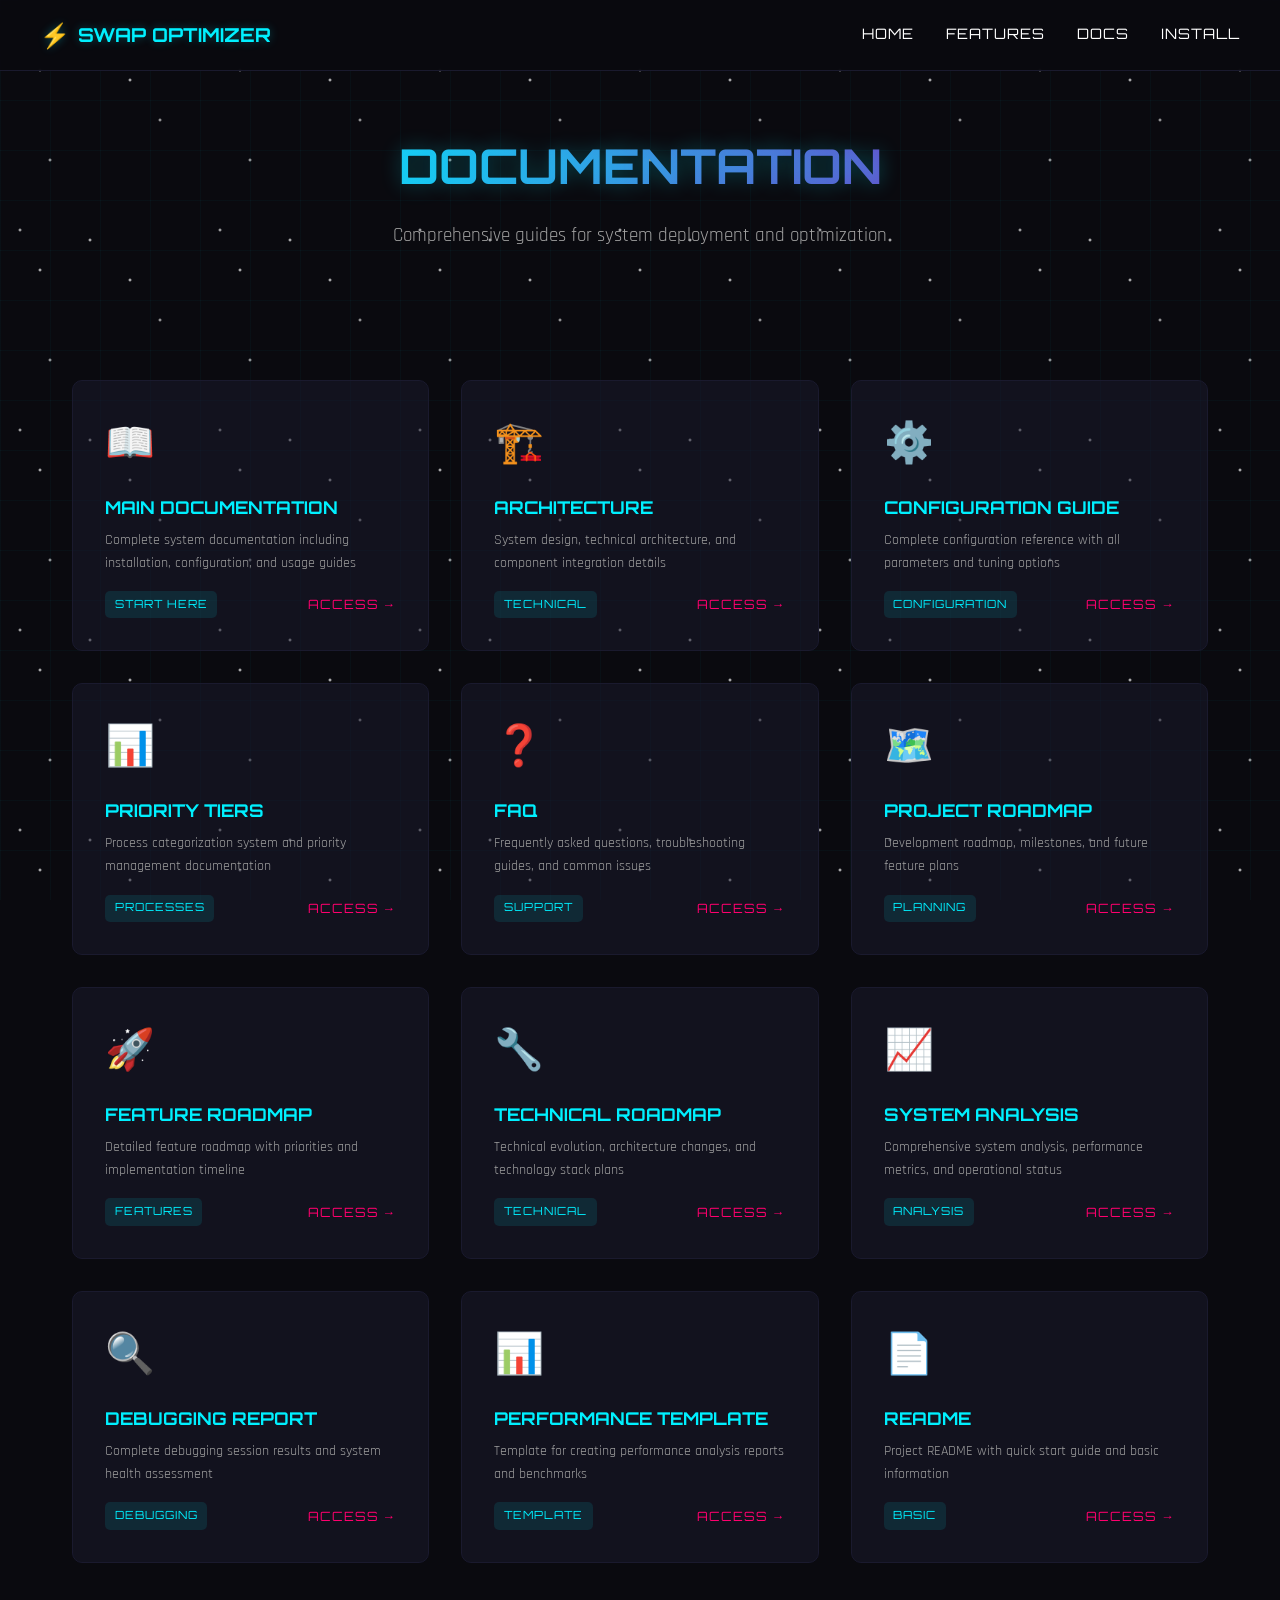
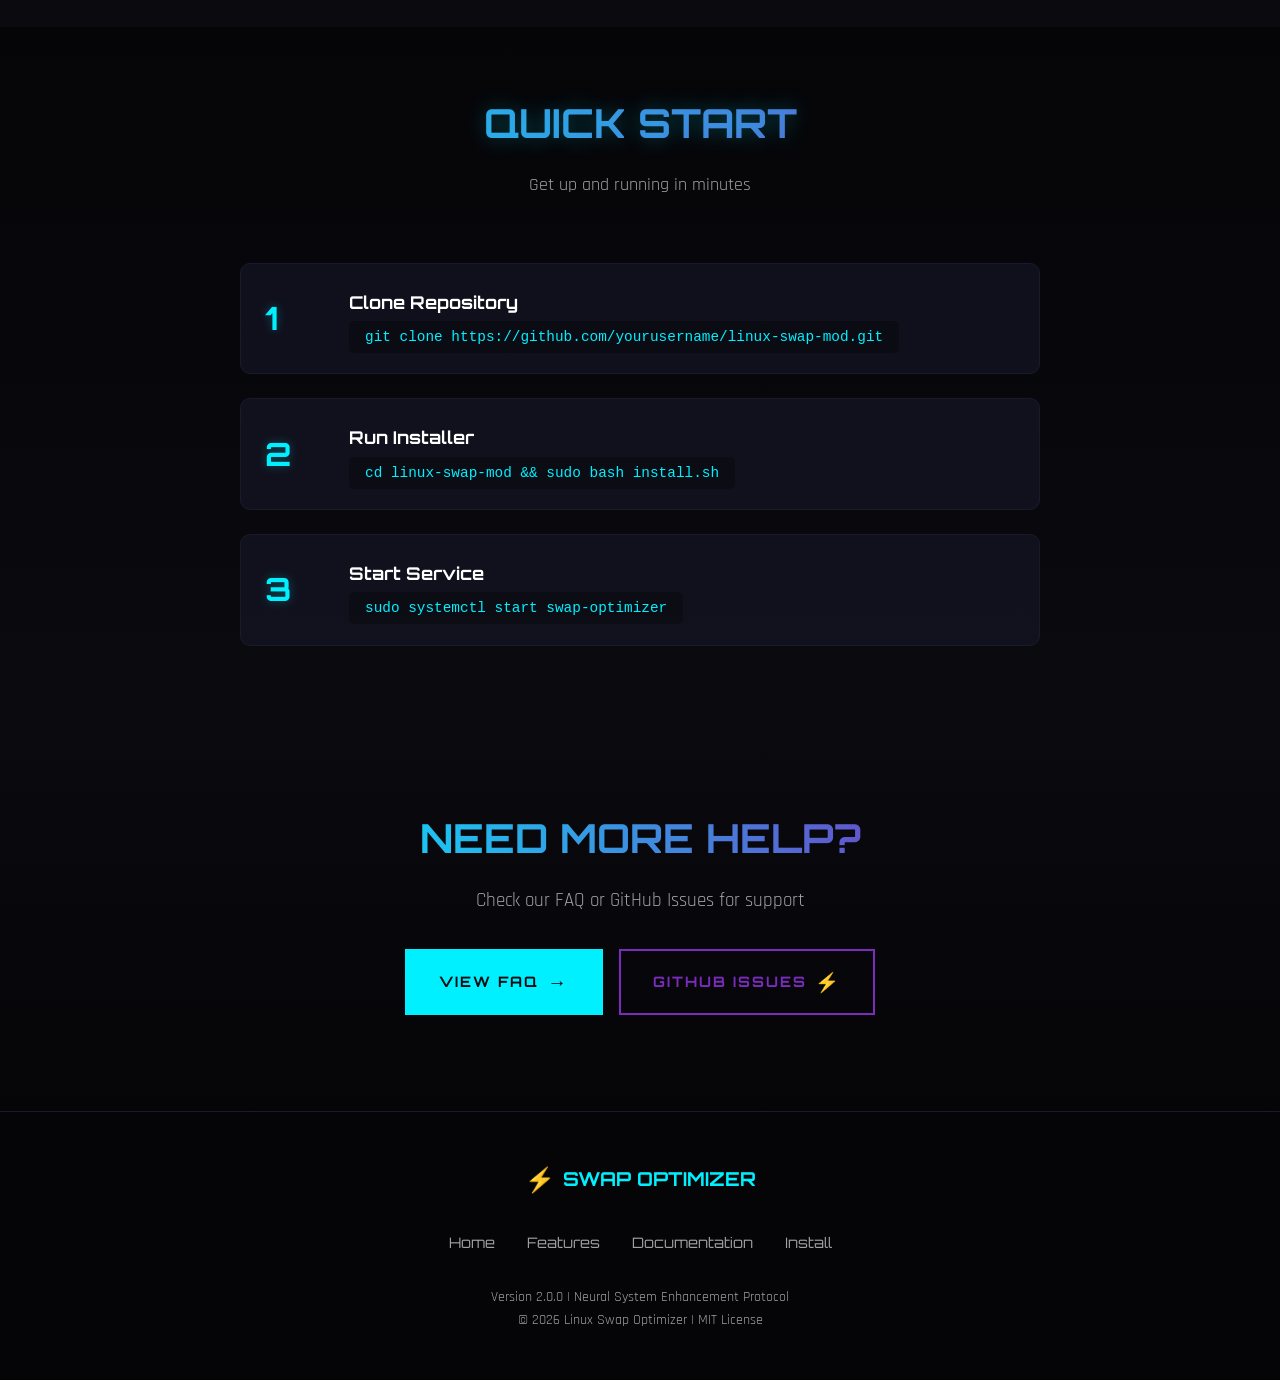
==== docs/docs.html @ 341d55cf "Initial commit: Linux Swap Optimizer v2.0.0 - Core swap optimization system with 5-tier process prio" ====
<!DOCTYPE html>
<html lang="en">
<head>
    <meta charset="UTF-8">
    <meta name="viewport" content="width=device-width, initial-scale=1.0">
    <title>Documentation | Linux Swap Optimizer</title>
    <link rel="stylesheet" href="styles.css">
    <link href="https://fonts.googleapis.com/css2?family=Orbitron:wght@400;700;900&family=Rajdhani:wght@300;400;500;600;700&display=swap" rel="stylesheet">
</head>
<body>
    <div class="stars"></div>
    <div class="grid-overlay"></div>
    
    <!-- Navigation -->
    <nav class="nav-container">
        <div class="nav-content">
            <div class="logo">
                <span class="logo-icon">⚡</span>
                <span class="logo-text">SWAP OPTIMIZER</span>
            </div>
            <ul class="nav-menu">
                <li><a href="index.html" class="nav-link">HOME</a></li>
                <li><a href="features.html" class="nav-link">FEATURES</a></li>
                <li><a href="docs.html" class="nav-link">DOCS</a></li>
                <li><a href="install.html" class="nav-link">INSTALL</a></li>
            </ul>
            <div class="hamburger">
                <span></span>
                <span></span>
                <span></span>
            </div>
        </div>
    </nav>

    <!-- Docs Header -->
    <section class="page-header">
        <div class="header-content">
            <h1 class="page-title">DOCUMENTATION</h1>
            <p class="page-subtitle">Comprehensive guides for system deployment and optimization</p>
        </div>
    </section>

    <!-- Documentation Grid -->
    <section class="docs-section">
        <div class="docs-grid">
            <a href="../wiki/Home.md" class="doc-card">
                <div class="doc-icon">📖</div>
                <h3 class="doc-title">MAIN DOCUMENTATION</h3>
                <p class="doc-description">Complete system documentation including installation, configuration, and usage guides</p>
                <div class="doc-meta">
                    <span class="doc-tag">START HERE</span>
                    <span class="doc-link">ACCESS →</span>
                </div>
            </a>
            
            <a href="../wiki/Architecture.md" class="doc-card">
                <div class="doc-icon">🏗️</div>
                <h3 class="doc-title">ARCHITECTURE</h3>
                <p class="doc-description">System design, technical architecture, and component integration details</p>
                <div class="doc-meta">
                    <span class="doc-tag">TECHNICAL</span>
                    <span class="doc-link">ACCESS →</span>
                </div>
            </a>
            
            <a href="../wiki/Configuration-Guide.md" class="doc-card">
                <div class="doc-icon">⚙️</div>
                <h3 class="doc-title">CONFIGURATION GUIDE</h3>
                <p class="doc-description">Complete configuration reference with all parameters and tuning options</p>
                <div class="doc-meta">
                    <span class="doc-tag">CONFIGURATION</span>
                    <span class="doc-link">ACCESS →</span>
                </div>
            </a>
            
            <a href="../wiki/Process-Priority-Tiers.md" class="doc-card">
                <div class="doc-icon">📊</div>
                <h3 class="doc-title">PRIORITY TIERS</h3>
                <p class="doc-description">Process categorization system and priority management documentation</p>
                <div class="doc-meta">
                    <span class="doc-tag">PROCESSES</span>
                    <span class="doc-link">ACCESS →</span>
                </div>
            </a>
            
            <a href="../wiki/FAQ.md" class="doc-card">
                <div class="doc-icon">❓</div>
                <h3 class="doc-title">FAQ</h3>
                <p class="doc-description">Frequently asked questions, troubleshooting guides, and common issues</p>
                <div class="doc-meta">
                    <span class="doc-tag">SUPPORT</span>
                    <span class="doc-link">ACCESS →</span>
                </div>
            </a>
            
            <a href="../roadmap/Project-Roadmap.md" class="doc-card">
                <div class="doc-icon">🗺️</div>
                <h3 class="doc-title">PROJECT ROADMAP</h3>
                <p class="doc-description">Development roadmap, milestones, and future feature plans</p>
                <div class="doc-meta">
                    <span class="doc-tag">PLANNING</span>
                    <span class="doc-link">ACCESS →</span>
                </div>
            </a>
            
            <a href="../roadmap/Feature-Roadmap.md" class="doc-card">
                <div class="doc-icon">🚀</div>
                <h3 class="doc-title">FEATURE ROADMAP</h3>
                <p class="doc-description">Detailed feature roadmap with priorities and implementation timeline</p>
                <div class="doc-meta">
                    <span class="doc-tag">FEATURES</span>
                    <span class="doc-link">ACCESS →</span>
                </div>
            </a>
            
            <a href="../roadmap/Technical-Roadmap.md" class="doc-card">
                <div class="doc-icon">🔧</div>
                <h3 class="doc-title">TECHNICAL ROADMAP</h3>
                <p class="doc-description">Technical evolution, architecture changes, and technology stack plans</p>
                <div class="doc-meta">
                    <span class="doc-tag">TECHNICAL</span>
                    <span class="doc-link">ACCESS →</span>
                </div>
            </a>
            
            <a href="../reports/System-Analysis-Report.md" class="doc-card">
                <div class="doc-icon">📈</div>
                <h3 class="doc-title">SYSTEM ANALYSIS</h3>
                <p class="doc-description">Comprehensive system analysis, performance metrics, and operational status</p>
                <div class="doc-meta">
                    <span class="doc-tag">ANALYSIS</span>
                    <span class="doc-link">ACCESS →</span>
                </div>
            </a>
            
            <a href="../reports/Debugging-Report.md" class="doc-card">
                <div class="doc-icon">🔍</div>
                <h3 class="doc-title">DEBUGGING REPORT</h3>
                <p class="doc-description">Complete debugging session results and system health assessment</p>
                <div class="doc-meta">
                    <span class="doc-tag">DEBUGGING</span>
                    <span class="doc-link">ACCESS →</span>
                </div>
            </a>
            
            <a href="../reports/Performance-Report-Template.md" class="doc-card">
                <div class="doc-icon">📊</div>
                <h3 class="doc-title">PERFORMANCE TEMPLATE</h3>
                <p class="doc-description">Template for creating performance analysis reports and benchmarks</p>
                <div class="doc-meta">
                    <span class="doc-tag">TEMPLATE</span>
                    <span class="doc-link">ACCESS →</span>
                </div>
            </a>
            
            <a href="../README.md" class="doc-card">
                <div class="doc-icon">📄</div>
                <h3 class="doc-title">README</h3>
                <p class="doc-description">Project README with quick start guide and basic information</p>
                <div class="doc-meta">
                    <span class="doc-tag">BASIC</span>
                    <span class="doc-link">ACCESS →</span>
                </div>
            </a>
        </div>
    </section>

    <!-- Quick Start Section -->
    <section class="quick-start">
        <div class="section-header">
            <h2 class="section-title">QUICK START</h2>
            <p class="section-subtitle">Get up and running in minutes</p>
        </div>
        <div class="quick-steps">
            <div class="quick-step">
                <div class="step-number">1</div>
                <div class="step-text">
                    <h3>Clone Repository</h3>
                    <code>git clone https://github.com/yourusername/linux-swap-mod.git</code>
                </div>
            </div>
            <div class="quick-step">
                <div class="step-number">2</div>
                <div class="step-text">
                    <h3>Run Installer</h3>
                    <code>cd linux-swap-mod && sudo bash install.sh</code>
                </div>
            </div>
            <div class="quick-step">
                <div class="step-number">3</div>
                <div class="step-text">
                    <h3>Start Service</h3>
                    <code>sudo systemctl start swap-optimizer</code>
                </div>
            </div>
        </div>
    </section>

    <!-- CTA Section -->
    <section class="cta-section">
        <div class="cta-content">
            <h2 class="cta-title">NEED MORE HELP?</h2>
            <p class="cta-subtitle">Check our FAQ or GitHub Issues for support</p>
            <div class="cta-buttons">
                <a href="../wiki/FAQ.md" class="btn btn-primary">
                    <span class="btn-text">VIEW FAQ</span>
                    <span class="btn-icon">→</span>
                </a>
                <a href="https://github.com/yourusername/linux-swap-mod/issues" class="btn btn-secondary">
                    <span class="btn-text">GITHUB ISSUES</span>
                    <span class="btn-icon">⚡</span>
                </a>
            </div>
        </div>
    </section>

    <!-- Footer -->
    <footer class="footer">
        <div class="footer-content">
            <div class="footer-logo">
                <span class="logo-icon">⚡</span>
                <span class="logo-text">SWAP OPTIMIZER</span>
            </div>
            <div class="footer-links">
                <a href="index.html">Home</a>
                <a href="features.html">Features</a>
                <a href="docs.html">Documentation</a>
                <a href="install.html">Install</a>
            </div>
            <div class="footer-info">
                <p>Version 2.0.0 | Neural System Enhancement Protocol</p>
                <p>© 2026 Linux Swap Optimizer | MIT License</p>
            </div>
        </div>
    </footer>

    <script src="script.js"></script>
</body>
</html>
---- docs/styles.css ----
/* Reset and Base Styles */
* {
    margin: 0;
    padding: 0;
    box-sizing: border-box;
}

:root {
    --primary-color: #00f0ff;
    --secondary-color: #7b2cbf;
    --accent-color: #ff006e;
    --bg-dark: #0a0a0f;
    --bg-darker: #050508;
    --text-primary: #ffffff;
    --text-secondary: #a0a0a0;
    --border-color: #1a1a2e;
    --glow-color: rgba(0, 240, 255, 0.3);
}

body {
    font-family: 'Rajdhani', sans-serif;
    background-color: var(--bg-dark);
    color: var(--text-primary);
    overflow-x: hidden;
    line-height: 1.6;
}

/* Background Effects */
.stars {
    position: fixed;
    top: 0;
    left: 0;
    width: 100%;
    height: 100%;
    pointer-events: none;
    background: 
        radial-gradient(2px 2px at 20px 30px, #eee, rgba(0,0,0,0)),
        radial-gradient(2px 2px at 40px 70px, #fff, rgba(0,0,0,0)),
        radial-gradient(2px 2px at 50px 160px, #ddd, rgba(0,0,0,0)),
        radial-gradient(2px 2px at 90px 40px, #fff, rgba(0,0,0,0)),
        radial-gradient(2px 2px at 130px 80px, #fff, rgba(0,0,0,0)),
        radial-gradient(2px 2px at 160px 120px, #ddd, rgba(0,0,0,0));
    background-repeat: repeat;
    background-size: 200px 200px;
    animation: twinkle 5s ease-in-out infinite;
    z-index: 0;
}

@keyframes twinkle {
    0%, 100% { opacity: 0.5; }
    50% { opacity: 1; }
}

.grid-overlay {
    position: fixed;
    top: 0;
    left: 0;
    width: 100%;
    height: 100%;
    pointer-events: none;
    background-image: 
        linear-gradient(rgba(0, 240, 255, 0.03) 1px, transparent 1px),
        linear-gradient(90deg, rgba(0, 240, 255, 0.03) 1px, transparent 1px);
    background-size: 50px 50px;
    z-index: 1;
}

/* Navigation */
.nav-container {
    position: fixed;
    top: 0;
    left: 0;
    width: 100%;
    background: rgba(10, 10, 15, 0.95);
    backdrop-filter: blur(10px);
    border-bottom: 1px solid var(--border-color);
    z-index: 1000;
    padding: 1rem 2rem;
}

.nav-content {
    max-width: 1200px;
    margin: 0 auto;
    display: flex;
    justify-content: space-between;
    align-items: center;
}

.logo {
    display: flex;
    align-items: center;
    gap: 0.5rem;
    font-family: 'Orbitron', sans-serif;
    font-weight: 700;
    font-size: 1.2rem;
    color: var(--primary-color);
    text-shadow: 0 0 10px var(--glow-color);
}

.logo-icon {
    font-size: 1.5rem;
    animation: pulse 2s ease-in-out infinite;
}

@keyframes pulse {
    0%, 100% { transform: scale(1); }
    50% { transform: scale(1.1); }
}

.nav-menu {
    display: flex;
    list-style: none;
    gap: 2rem;
}

.nav-link {
    color: var(--text-primary);
    text-decoration: none;
    font-family: 'Orbitron', sans-serif;
    font-size: 0.9rem;
    letter-spacing: 1px;
    transition: all 0.3s ease;
    position: relative;
}

.nav-link::after {
    content: '';
    position: absolute;
    bottom: -5px;
    left: 0;
    width: 0;
    height: 2px;
    background: var(--primary-color);
    transition: width 0.3s ease;
    box-shadow: 0 0 10px var(--glow-color);
}

.nav-link:hover::after {
    width: 100%;
}

.nav-link:hover {
    color: var(--primary-color);
    text-shadow: 0 0 10px var(--glow-color);
}

.hamburger {
    display: none;
    flex-direction: column;
    gap: 5px;
    cursor: pointer;
}

.hamburger span {
    width: 25px;
    height: 2px;
    background: var(--primary-color);
    transition: all 0.3s ease;
}

/* Hero Section */
.hero {
    min-height: 100vh;
    display: flex;
    flex-direction: column;
    justify-content: center;
    align-items: center;
    padding: 6rem 2rem 4rem;
    position: relative;
    z-index: 2;
}

.hero-content {
    max-width: 1200px;
    width: 100%;
    display: grid;
    grid-template-columns: 1fr 1fr;
    gap: 4rem;
    align-items: center;
}

.hero-text {
    animation: fadeInLeft 1s ease-out;
}

@keyframes fadeInLeft {
    from {
        opacity: 0;
        transform: translateX(-50px);
    }
    to {
        opacity: 1;
        transform: translateX(0);
    }
}

.hero-title {
    font-family: 'Orbitron', sans-serif;
    font-size: 3.5rem;
    font-weight: 900;
    line-height: 1.1;
    margin-bottom: 1.5rem;
    text-transform: uppercase;
}

.title-line {
    display: block;
    background: linear-gradient(90deg, var(--primary-color), var(--secondary-color));
    -webkit-background-clip: text;
    -webkit-text-fill-color: transparent;
    background-clip: text;
    text-shadow: 0 0 30px var(--glow-color);
    animation: glitch 3s infinite;
}

@keyframes glitch {
    0%, 90%, 100% { transform: translate(0); }
    92% { transform: translate(-2px, 2px); }
    94% { transform: translate(2px, -2px); }
    96% { transform: translate(-2px, -2px); }
    98% { transform: translate(2px, 2px); }
}

.hero-subtitle {
    font-size: 1.2rem;
    color: var(--text-secondary);
    margin-bottom: 2rem;
    max-width: 500px;
}

.hero-buttons {
    display: flex;
    gap: 1rem;
}

.btn {
    display: inline-flex;
    align-items: center;
    gap: 0.5rem;
    padding: 1rem 2rem;
    font-family: 'Orbitron', sans-serif;
    font-size: 0.9rem;
    font-weight: 700;
    text-decoration: none;
    text-transform: uppercase;
    letter-spacing: 2px;
    border: 2px solid var(--primary-color);
    background: transparent;
    color: var(--primary-color);
    cursor: pointer;
    transition: all 0.3s ease;
    position: relative;
    overflow: hidden;
}

.btn::before {
    content: '';
    position: absolute;
    top: 0;
    left: -100%;
    width: 100%;
    height: 100%;
    background: linear-gradient(90deg, transparent, var(--primary-color), transparent);
    transition: left 0.5s ease;
}

.btn:hover::before {
    left: 100%;
}

.btn:hover {
    background: var(--primary-color);
    color: var(--bg-dark);
    box-shadow: 0 0 20px var(--glow-color);
    transform: translateY(-2px);
}

.btn-primary {
    background: var(--primary-color);
    color: var(--bg-dark);
}

.btn-secondary {
    border-color: var(--secondary-color);
    color: var(--secondary-color);
}

.btn-secondary:hover {
    background: var(--secondary-color);
    color: var(--text-primary);
    box-shadow: 0 0 20px rgba(123, 44, 191, 0.3);
}

.btn-icon {
    font-size: 1.2rem;
    transition: transform 0.3s ease;
}

.btn:hover .btn-icon {
    transform: translateX(5px);
}

/* Hero Visual */
.hero-visual {
    display: flex;
    justify-content: center;
    align-items: center;
    animation: fadeInRight 1s ease-out;
}

@keyframes fadeInRight {
    from {
        opacity: 0;
        transform: translateX(50px);
    }
    to {
        opacity: 1;
        transform: translateX(0);
    }
}

.hologram {
    position: relative;
    width: 300px;
    height: 300px;
}

.hologram-ring {
    position: absolute;
    top: 50%;
    left: 50%;
    transform: translate(-50%, -50%);
    width: 100%;
    height: 100%;
    border: 2px solid var(--primary-color);
    border-radius: 50%;
    animation: rotate 10s linear infinite;
    box-shadow: 0 0 20px var(--glow-color);
}

.hologram-ring::before {
    content: '';
    position: absolute;
    top: 10px;
    left: 10px;
    right: 10px;
    bottom: 10px;
    border: 1px solid var(--secondary-color);
    border-radius: 50%;
    animation: rotate 15s linear infinite reverse;
}

@keyframes rotate {
    from { transform: translate(-50%, -50%) rotate(0deg); }
    to { transform: translate(-50%, -50%) rotate(360deg); }
}

.hologram-core {
    position: absolute;
    top: 50%;
    left: 50%;
    transform: translate(-50%, -50%);
    width: 150px;
    height: 150px;
    background: radial-gradient(circle, var(--primary-color), transparent);
    border-radius: 50%;
    animation: pulse 2s ease-in-out infinite;
    box-shadow: 0 0 30px var(--glow-color);
}

.hologram-data {
    position: absolute;
    top: 50%;
    left: 50%;
    transform: translate(-50%, -50%);
    width: 200px;
    height: 200px;
}

.data-line {
    position: absolute;
    width: 2px;
    height: 100%;
    background: linear-gradient(to bottom, transparent, var(--primary-color), transparent);
    animation: scan 2s linear infinite;
}

.data-line:nth-child(1) {
    left: 0;
    animation-delay: 0s;
}

.data-line:nth-child(2) {
    left: 50%;
    animation-delay: 0.5s;
}

.data-line:nth-child(3) {
    right: 0;
    animation-delay: 1s;
}

@keyframes scan {
    0% { opacity: 0; transform: translateY(-100%); }
    50% { opacity: 1; }
    100% { opacity: 0; transform: translateY(100%); }
}

.scroll-indicator {
    position: absolute;
    bottom: 2rem;
    left: 50%;
    transform: translateX(-50%);
    display: flex;
    flex-direction: column;
    align-items: center;
    gap: 0.5rem;
    color: var(--text-secondary);
    font-family: 'Orbitron', sans-serif;
    font-size: 0.8rem;
    animation: bounce 2s infinite;
}

@keyframes bounce {
    0%, 100% { transform: translateX(-50%) translateY(0); }
    50% { transform: translateX(-50%) translateY(10px); }
}

/* Section Styles */
section {
    padding: 6rem 2rem;
    position: relative;
    z-index: 2;
}

.section-header {
    text-align: center;
    margin-bottom: 4rem;
}

.section-title {
    font-family: 'Orbitron', sans-serif;
    font-size: 2.5rem;
    font-weight: 700;
    margin-bottom: 1rem;
    background: linear-gradient(90deg, var(--primary-color), var(--secondary-color));
    -webkit-background-clip: text;
    -webkit-text-fill-color: transparent;
    background-clip: text;
    text-shadow: 0 0 20px var(--glow-color);
}

.section-subtitle {
    color: var(--text-secondary);
    font-size: 1.1rem;
    max-width: 600px;
    margin: 0 auto;
}

/* Features Section */
.features {
    background: linear-gradient(180deg, var(--bg-dark), var(--bg-darker));
}

.features-grid {
    max-width: 1200px;
    margin: 0 auto;
    display: grid;
    grid-template-columns: repeat(auto-fit, minmax(300px, 1fr));
    gap: 2rem;
}

.feature-card {
    background: rgba(26, 26, 46, 0.5);
    border: 1px solid var(--border-color);
    border-radius: 10px;
    padding: 2rem;
    transition: all 0.3s ease;
    position: relative;
    overflow: hidden;
}

.feature-card::before {
    content: '';
    position: absolute;
    top: 0;
    left: 0;
    width: 100%;
    height: 2px;
    background: linear-gradient(90deg, var(--primary-color), var(--secondary-color));
    transform: scaleX(0);
    transition: transform 0.3s ease;
}

.feature-card:hover::before {
    transform: scaleX(1);
}

.feature-card:hover {
    transform: translateY(-5px);
    box-shadow: 0 10px 30px rgba(0, 240, 255, 0.1);
    border-color: var(--primary-color);
}

.feature-icon {
    font-size: 3rem;
    margin-bottom: 1rem;
}

.feature-title {
    font-family: 'Orbitron', sans-serif;
    font-size: 1.2rem;
    font-weight: 700;
    margin-bottom: 0.5rem;
    color: var(--primary-color);
}

.feature-description {
    color: var(--text-secondary);
    font-size: 0.95rem;
    margin-bottom: 1rem;
}

.feature-stats {
    display: flex;
    align-items: baseline;
    gap: 0.5rem;
}

.stat {
    font-family: 'Orbitron', sans-serif;
    font-size: 1.5rem;
    font-weight: 700;
    color: var(--accent-color);
}

.stat-label {
    font-size: 0.8rem;
    color: var(--text-secondary);
    text-transform: uppercase;
    letter-spacing: 1px;
}

/* Tech Section */
.tech {
    background: var(--bg-darker);
}

.tech-diagram {
    max-width: 800px;
    margin: 0 auto 3rem;
    display: flex;
    flex-direction: column;
    gap: 1rem;
}

.tech-layer {
    background: rgba(26, 26, 46, 0.5);
    border: 1px solid var(--border-color);
    border-radius: 10px;
    padding: 1.5rem;
    display: flex;
    justify-content: space-between;
    align-items: center;
    transition: all 0.3s ease;
}

.tech-layer:hover {
    border-color: var(--primary-color);
    box-shadow: 0 0 20px var(--glow-color);
}

.layer-label {
    font-family: 'Orbitron', sans-serif;
    font-weight: 700;
    color: var(--primary-color);
    font-size: 0.9rem;
}

.layer-content {
    color: var(--text-secondary);
    font-size: 0.9rem;
}

.tech-specs {
    max-width: 800px;
    margin: 0 auto;
    display: grid;
    grid-template-columns: repeat(auto-fit, minmax(200px, 1fr));
    gap: 1rem;
}

.spec-item {
    background: rgba(26, 26, 46, 0.5);
    border: 1px solid var(--border-color);
    border-radius: 10px;
    padding: 1rem;
    display: flex;
    justify-content: space-between;
    align-items: center;
}

.spec-label {
    color: var(--text-secondary);
    font-size: 0.8rem;
    text-transform: uppercase;
    letter-spacing: 1px;
}

.spec-value {
    font-family: 'Orbitron', sans-serif;
    font-weight: 700;
    color: var(--primary-color);
}

/* Docs Section */
.docs {
    background: linear-gradient(180deg, var(--bg-darker), var(--bg-dark));
}

.docs-grid {
    max-width: 1200px;
    margin: 0 auto;
    display: grid;
    grid-template-columns: repeat(auto-fit, minmax(300px, 1fr));
    gap: 2rem;
}

.doc-card {
    background: rgba(26, 26, 46, 0.5);
    border: 1px solid var(--border-color);
    border-radius: 10px;
    padding: 2rem;
    text-decoration: none;
    color: var(--text-primary);
    transition: all 0.3s ease;
    position: relative;
    overflow: hidden;
}

.doc-card::before {
    content: '';
    position: absolute;
    top: 0;
    left: 0;
    width: 100%;
    height: 100%;
    background: linear-gradient(135deg, rgba(0, 240, 255, 0.1), transparent);
    opacity: 0;
    transition: opacity 0.3s ease;
}

.doc-card:hover::before {
    opacity: 1;
}

.doc-card:hover {
    border-color: var(--primary-color);
    transform: translateY(-5px);
    box-shadow: 0 10px 30px rgba(0, 240, 255, 0.1);
}

.doc-icon {
    font-size: 2.5rem;
    margin-bottom: 1rem;
}

.doc-title {
    font-family: 'Orbitron', sans-serif;
    font-size: 1.1rem;
    font-weight: 700;
    margin-bottom: 0.5rem;
    color: var(--primary-color);
}

.doc-description {
    color: var(--text-secondary);
    font-size: 0.9rem;
    margin-bottom: 1rem;
}

.doc-link {
    font-family: 'Orbitron', sans-serif;
    font-size: 0.8rem;
    color: var(--accent-color);
    text-transform: uppercase;
    letter-spacing: 1px;
}

/* Install Section */
.install {
    background: var(--bg-dark);
}

.install-steps {
    max-width: 800px;
    margin: 0 auto 3rem;
    display: flex;
    flex-direction: column;
    gap: 1.5rem;
}

.install-step {
    display: flex;
    gap: 1.5rem;
    align-items: flex-start;
}

.step-number {
    font-family: 'Orbitron', sans-serif;
    font-size: 2rem;
    font-weight: 700;
    color: var(--primary-color);
    text-shadow: 0 0 10px var(--glow-color);
    min-width: 60px;
}

.step-content {
    flex: 1;
}

.step-title {
    font-family: 'Orbitron', sans-serif;
    font-size: 1.1rem;
    font-weight: 700;
    margin-bottom: 0.5rem;
    color: var(--text-primary);
}

.code-block {
    background: rgba(0, 0, 0, 0.5);
    border: 1px solid var(--border-color);
    border-radius: 5px;
    padding: 1rem;
    overflow-x: auto;
}

.code-block code {
    font-family: 'Courier New', monospace;
    font-size: 0.9rem;
    color: var(--primary-color);
}

.install-cta {
    text-align: center;
}

/* Footer */
.footer {
    background: var(--bg-darker);
    border-top: 1px solid var(--border-color);
    padding: 3rem 2rem;
    position: relative;
    z-index: 2;
}

.footer-content {
    max-width: 1200px;
    margin: 0 auto;
    display: flex;
    flex-direction: column;
    align-items: center;
    gap: 2rem;
}

.footer-logo {
    display: flex;
    align-items: center;
    gap: 0.5rem;
    font-family: 'Orbitron', sans-serif;
    font-weight: 700;
    font-size: 1.2rem;
    color: var(--primary-color);
}

.footer-links {
    display: flex;
    gap: 2rem;
    flex-wrap: wrap;
    justify-content: center;
}

.footer-links a {
    color: var(--text-secondary);
    text-decoration: none;
    font-family: 'Orbitron', sans-serif;
    font-size: 0.9rem;
    transition: color 0.3s ease;
}

.footer-links a:hover {
    color: var(--primary-color);
}

.footer-info {
    text-align: center;
    color: var(--text-secondary);
    font-size: 0.9rem;
}

/* Responsive Design */
@media (max-width: 768px) {
    .hero-content {
        grid-template-columns: 1fr;
        text-align: center;
    }
    
    .hero-title {
        font-size: 2.5rem;
    }
    
    .hero-buttons {
        justify-content: center;
    }
    
    .hero-visual {
        order: -1;
    }
    
    .nav-menu {
        display: none;
    }
    
    .hamburger {
        display: flex;
    }
    
    .features-grid,
    .docs-grid,
    .tech-specs {
        grid-template-columns: 1fr;
    }
    
    .install-step {
        flex-direction: column;
        align-items: flex-start;
    }
    
    .step-number {
        min-width: auto;
    }
}

/* Animations */
@keyframes float {
    0%, 100% { transform: translateY(0); }
    50% { transform: translateY(-20px); }
}

@keyframes slideIn {
    from {
        opacity: 0;
        transform: translateY(30px);
    }
    to {
        opacity: 1;
        transform: translateY(0);
    }
}

/* Utility Classes */
.text-center {
    text-align: center;
}

.text-gradient {
    background: linear-gradient(90deg, var(--primary-color), var(--secondary-color));
    -webkit-background-clip: text;
    -webkit-text-fill-color: transparent;
    background-clip: text;
}

.glow {
    text-shadow: 0 0 10px var(--glow-color);
}

/* Page Header Styles */
.page-header {
    padding: 8rem 2rem 4rem;
    text-align: center;
    position: relative;
    z-index: 2;
}

.header-content {
    max-width: 800px;
    margin: 0 auto;
}

.page-title {
    font-family: 'Orbitron', sans-serif;
    font-size: 3rem;
    font-weight: 700;
    margin-bottom: 1rem;
    background: linear-gradient(90deg, var(--primary-color), var(--secondary-color));
    -webkit-background-clip: text;
    -webkit-text-fill-color: transparent;
    background-clip: text;
    text-shadow: 0 0 20px var(--glow-color);
}

.page-subtitle {
    color: var(--text-secondary);
    font-size: 1.2rem;
}

/* Detailed Features Styles */
.detailed-features {
    padding: 4rem 2rem;
    max-width: 1200px;
    margin: 0 auto;
}

.feature-detail {
    background: rgba(26, 26, 46, 0.5);
    border: 1px solid var(--border-color);
    border-radius: 15px;
    padding: 3rem;
    margin-bottom: 2rem;
    transition: all 0.3s ease;
}

.feature-detail:hover {
    border-color: var(--primary-color);
    box-shadow: 0 10px 30px rgba(0, 240, 255, 0.1);
    transform: translateY(-5px);
}

.feature-detail-content {
    display: flex;
    flex-direction: column;
    gap: 1.5rem;
}

.feature-detail-icon {
    font-size: 4rem;
    text-align: center;
}

.feature-detail-title {
    font-family: 'Orbitron', sans-serif;
    font-size: 1.8rem;
    font-weight: 700;
    color: var(--primary-color);
    text-align: center;
}

.feature-detail-description {
    color: var(--text-secondary);
    font-size: 1.1rem;
    line-height: 1.8;
    text-align: center;
}

.feature-detail-specs {
    display: flex;
    justify-content: center;
    gap: 2rem;
    flex-wrap: wrap;
}

.spec {
    text-align: center;
}

.spec-value {
    font-family: 'Orbitron', sans-serif;
    font-size: 2rem;
    font-weight: 700;
    color: var(--accent-color);
    display: block;
}

.spec-label {
    font-size: 0.9rem;
    color: var(--text-secondary);
    text-transform: uppercase;
    letter-spacing: 1px;
}

/* Priority Tiers */
.priority-tiers {
    display: flex;
    justify-content: center;
    gap: 1rem;
    flex-wrap: wrap;
}

.tier {
    background: rgba(0, 0, 0, 0.3);
    border: 1px solid var(--border-color);
    border-radius: 10px;
    padding: 1rem 1.5rem;
    text-align: center;
    min-width: 120px;
}

.tier-name {
    font-family: 'Orbitron', sans-serif;
    font-weight: 700;
    color: var(--primary-color);
    display: block;
    margin-bottom: 0.5rem;
}

.tier-priority {
    font-size: 0.9rem;
    color: var(--text-secondary);
}

/* Kernel Params */
.kernel-params {
    display: grid;
    grid-template-columns: repeat(auto-fit, minmax(200px, 1fr));
    gap: 1rem;
}

.param {
    background: rgba(0, 0, 0, 0.3);
    border: 1px solid var(--border-color);
    border-radius: 10px;
    padding: 1rem;
    display: flex;
    justify-content: space-between;
    align-items: center;
}

.param-name {
    font-family: 'Courier New', monospace;
    font-size: 0.9rem;
    color: var(--text-secondary);
}

.param-value {
    font-family: 'Orbitron', sans-serif;
    font-weight: 700;
    color: var(--primary-color);
}

/* Monitoring Stats */
.monitoring-stats {
    display: grid;
    grid-template-columns: repeat(auto-fit, minmax(200px, 1fr));
    gap: 1rem;
}

.monitor-stat {
    background: rgba(0, 0, 0, 0.3);
    border: 1px solid var(--border-color);
    border-radius: 10px;
    padding: 1.5rem;
    text-align: center;
}

.monitor-label {
    font-size: 0.9rem;
    color: var(--text-secondary);
    text-transform: uppercase;
    letter-spacing: 1px;
    display: block;
    margin-bottom: 0.5rem;
}

.monitor-value {
    font-family: 'Orbitron', sans-serif;
    font-size: 1.5rem;
    font-weight: 700;
    color: var(--accent-color);
}

/* Dry Run Features */
.dry-run-features,
.systemd-features {
    display: flex;
    flex-direction: column;
    gap: 0.5rem;
}

.dry-run-feature,
.systemd-feature {
    display: flex;
    align-items: center;
    gap: 1rem;
    font-size: 1rem;
    color: var(--text-secondary);
}

.feature-check {
    color: var(--primary-color);
    font-size: 1.2rem;
}

/* CTA Section */
.cta-section {
    padding: 6rem 2rem;
    text-align: center;
    background: linear-gradient(180deg, var(--bg-dark), var(--bg-darker));
    position: relative;
    z-index: 2;
}

.cta-content {
    max-width: 800px;
    margin: 0 auto;
}

.cta-title {
    font-family: 'Orbitron', sans-serif;
    font-size: 2.5rem;
    font-weight: 700;
    margin-bottom: 1rem;
    background: linear-gradient(90deg, var(--primary-color), var(--secondary-color));
    -webkit-background-clip: text;
    -webkit-text-fill-color: transparent;
    background-clip: text;
}

.cta-subtitle {
    color: var(--text-secondary);
    font-size: 1.2rem;
    margin-bottom: 2rem;
}

.cta-buttons {
    display: flex;
    justify-content: center;
    gap: 1rem;
    flex-wrap: wrap;
}

/* Docs Section Styles */
.docs-section {
    padding: 4rem 2rem;
    max-width: 1200px;
    margin: 0 auto;
}

.doc-meta {
    display: flex;
    justify-content: space-between;
    align-items: center;
    margin-top: 1rem;
}

.doc-tag {
    font-family: 'Orbitron', sans-serif;
    font-size: 0.7rem;
    background: rgba(0, 240, 255, 0.1);
    color: var(--primary-color);
    padding: 0.3rem 0.6rem;
    border-radius: 5px;
    text-transform: uppercase;
    letter-spacing: 1px;
}

/* Quick Start Section */
.quick-start {
    padding: 4rem 2rem;
    background: linear-gradient(180deg, var(--bg-darker), var(--bg-dark));
    position: relative;
    z-index: 2;
}

.quick-steps {
    max-width: 800px;
    margin: 0 auto;
    display: flex;
    flex-direction: column;
    gap: 1.5rem;
}

.quick-step {
    display: flex;
    gap: 1.5rem;
    align-items: center;
    background: rgba(26, 26, 46, 0.5);
    border: 1px solid var(--border-color);
    border-radius: 10px;
    padding: 1.5rem;
}

.quick-step .step-number {
    font-family: 'Orbitron', sans-serif;
    font-size: 2rem;
    font-weight: 700;
    color: var(--primary-color);
    min-width: 60px;
}

.quick-step .step-text {
    flex: 1;
}

.quick-step h3 {
    font-family: 'Orbitron', sans-serif;
    font-size: 1.1rem;
    font-weight: 700;
    margin-bottom: 0.5rem;
    color: var(--text-primary);
}

.quick-step code {
    font-family: 'Courier New', monospace;
    font-size: 0.9rem;
    color: var(--primary-color);
    background: rgba(0, 0, 0, 0.3);
    padding: 0.5rem 1rem;
    border-radius: 5px;
}

/* Requirements Section */
.requirements {
    padding: 4rem 2rem;
    max-width: 1200px;
    margin: 0 auto;
}

.requirements-grid {
    display: grid;
    grid-template-columns: repeat(auto-fit, minmax(250px, 1fr));
    gap: 2rem;
}

.requirement-card {
    background: rgba(26, 26, 46, 0.5);
    border: 1px solid var(--border-color);
    border-radius: 15px;
    padding: 2rem;
    text-align: center;
    transition: all 0.3s ease;
}

.requirement-card:hover {
    border-color: var(--primary-color);
    transform: translateY(-5px);
    box-shadow: 0 10px 30px rgba(0, 240, 255, 0.1);
}

.req-icon {
    font-size: 3rem;
    margin-bottom: 1rem;
}

.req-title {
    font-family: 'Orbitron', sans-serif;
    font-size: 1.1rem;
    font-weight: 700;
    margin-bottom: 0.5rem;
    color: var(--primary-color);
}

.req-value {
    color: var(--text-secondary);
    font-size: 1rem;
}

/* Configuration Section */
.configuration {
    padding: 4rem 2rem;
    max-width: 800px;
    margin: 0 auto;
    text-align: center;
}

.config-info {
    margin-bottom: 2rem;
}

.config-text {
    color: var(--text-secondary);
    font-size: 1.1rem;
    margin-bottom: 1rem;
}

.config-cta {
    margin-top: 2rem;
}

/* Manual Install Section */
.manual-install {
    padding: 4rem 2rem;
    max-width: 800px;
    margin: 0 auto;
}

.manual-steps {
    display: flex;
    flex-direction: column;
    gap: 1.5rem;
}

.manual-step {
    background: rgba(26, 26, 46, 0.5);
    border: 1px solid var(--border-color);
    border-radius: 10px;
    padding: 1.5rem;
}

.manual-step-title {
    font-family: 'Orbitron', sans-serif;
    font-size: 1.1rem;
    font-weight: 700;
    margin-bottom: 1rem;
    color: var(--primary-color);
}

.manual-step .code-block {
    margin-top: 1rem;
}

/* Troubleshooting Section */
.troubleshooting {
    padding: 4rem 2rem;
    max-width: 1200px;
    margin: 0 auto;
}

.troubleshoot-grid {
    display: grid;
    grid-template-columns: repeat(auto-fit, minmax(300px, 1fr));
    gap: 1.5rem;
}

.troubleshoot-card {
    background: rgba(26, 26, 46, 0.5);
    border: 1px solid var(--border-color);
    border-radius: 10px;
    padding: 1.5rem;
}

.troubleshoot-title {
    font-family: 'Orbitron', sans-serif;
    font-size: 1.1rem;
    font-weight: 700;
    margin-bottom: 0.5rem;
    color: var(--accent-color);
}

.troubleshoot-desc {
    color: var(--text-secondary);
    font-size: 0.95rem;
}

.troubleshoot-desc code {
    font-family: 'Courier New', monospace;
    color: var(--primary-color);
    background: rgba(0, 0, 0, 0.3);
    padding: 0.2rem 0.5rem;
    border-radius: 3px;
}
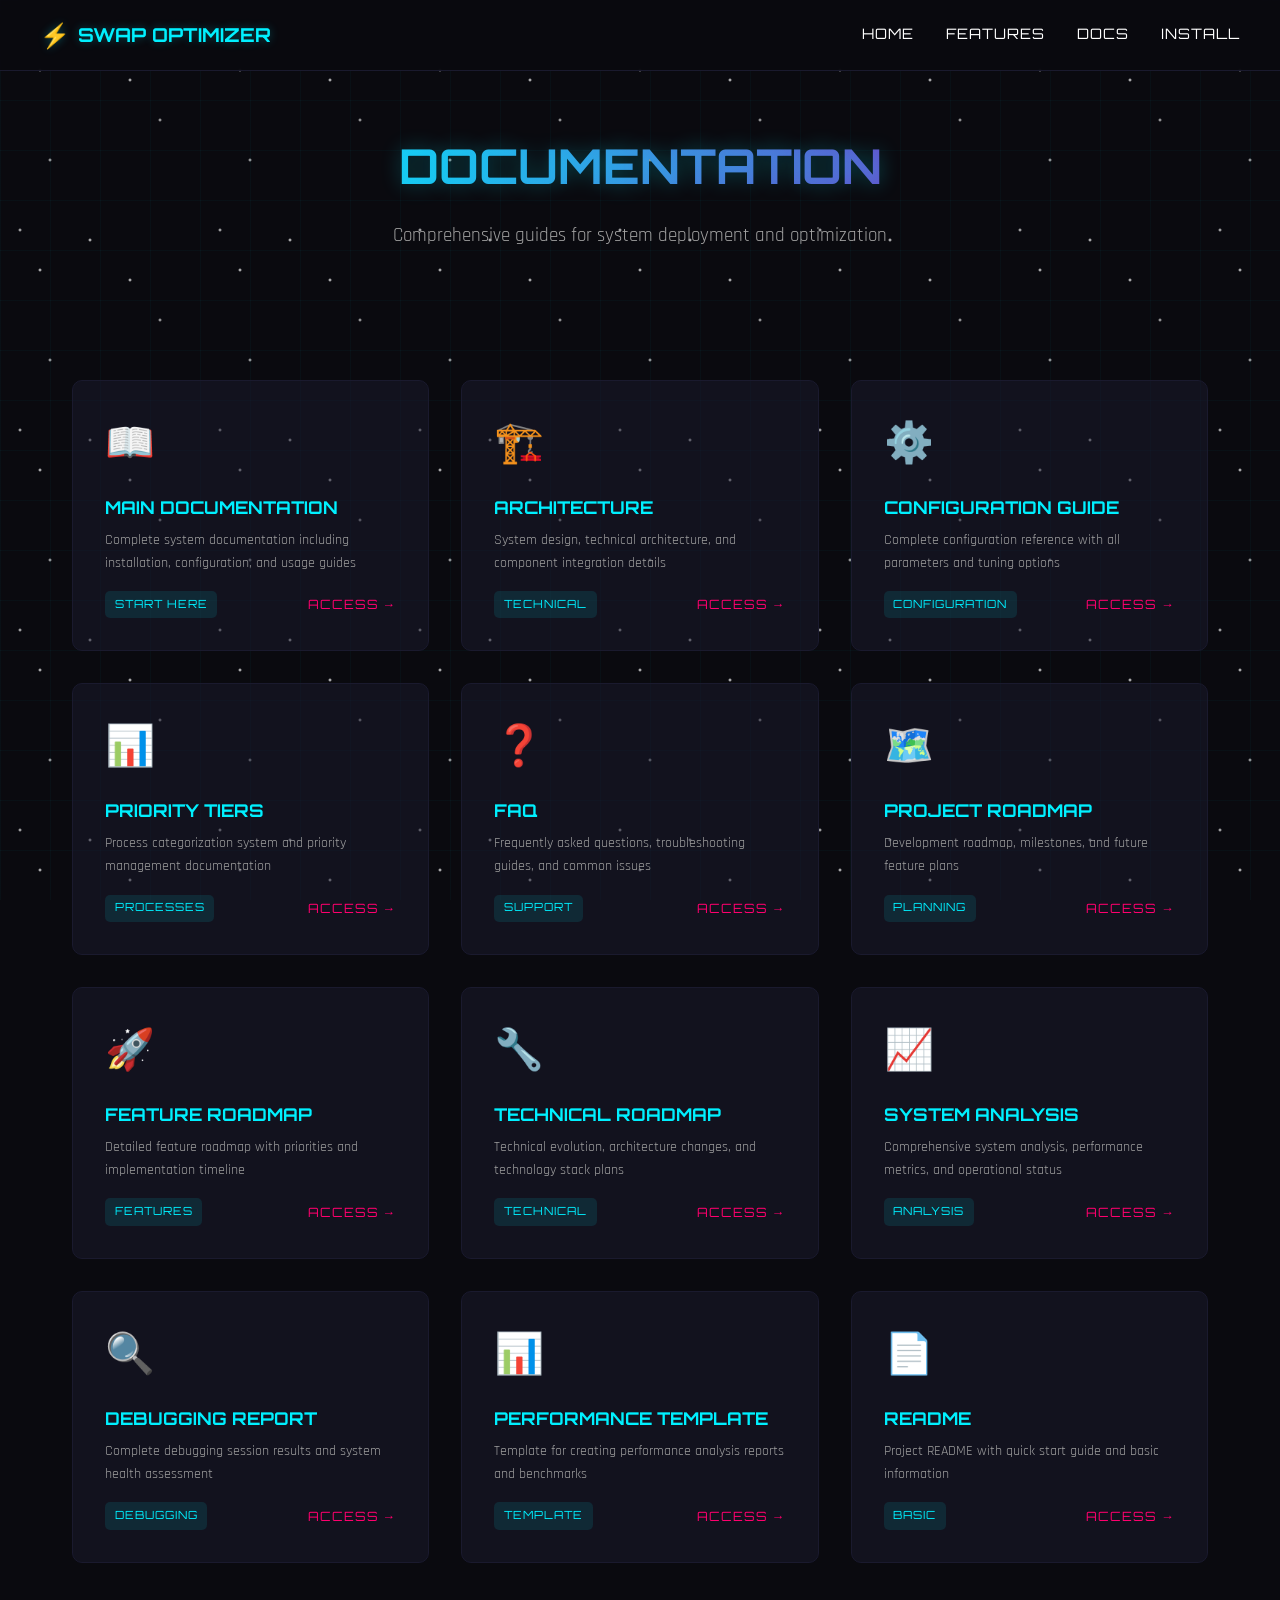
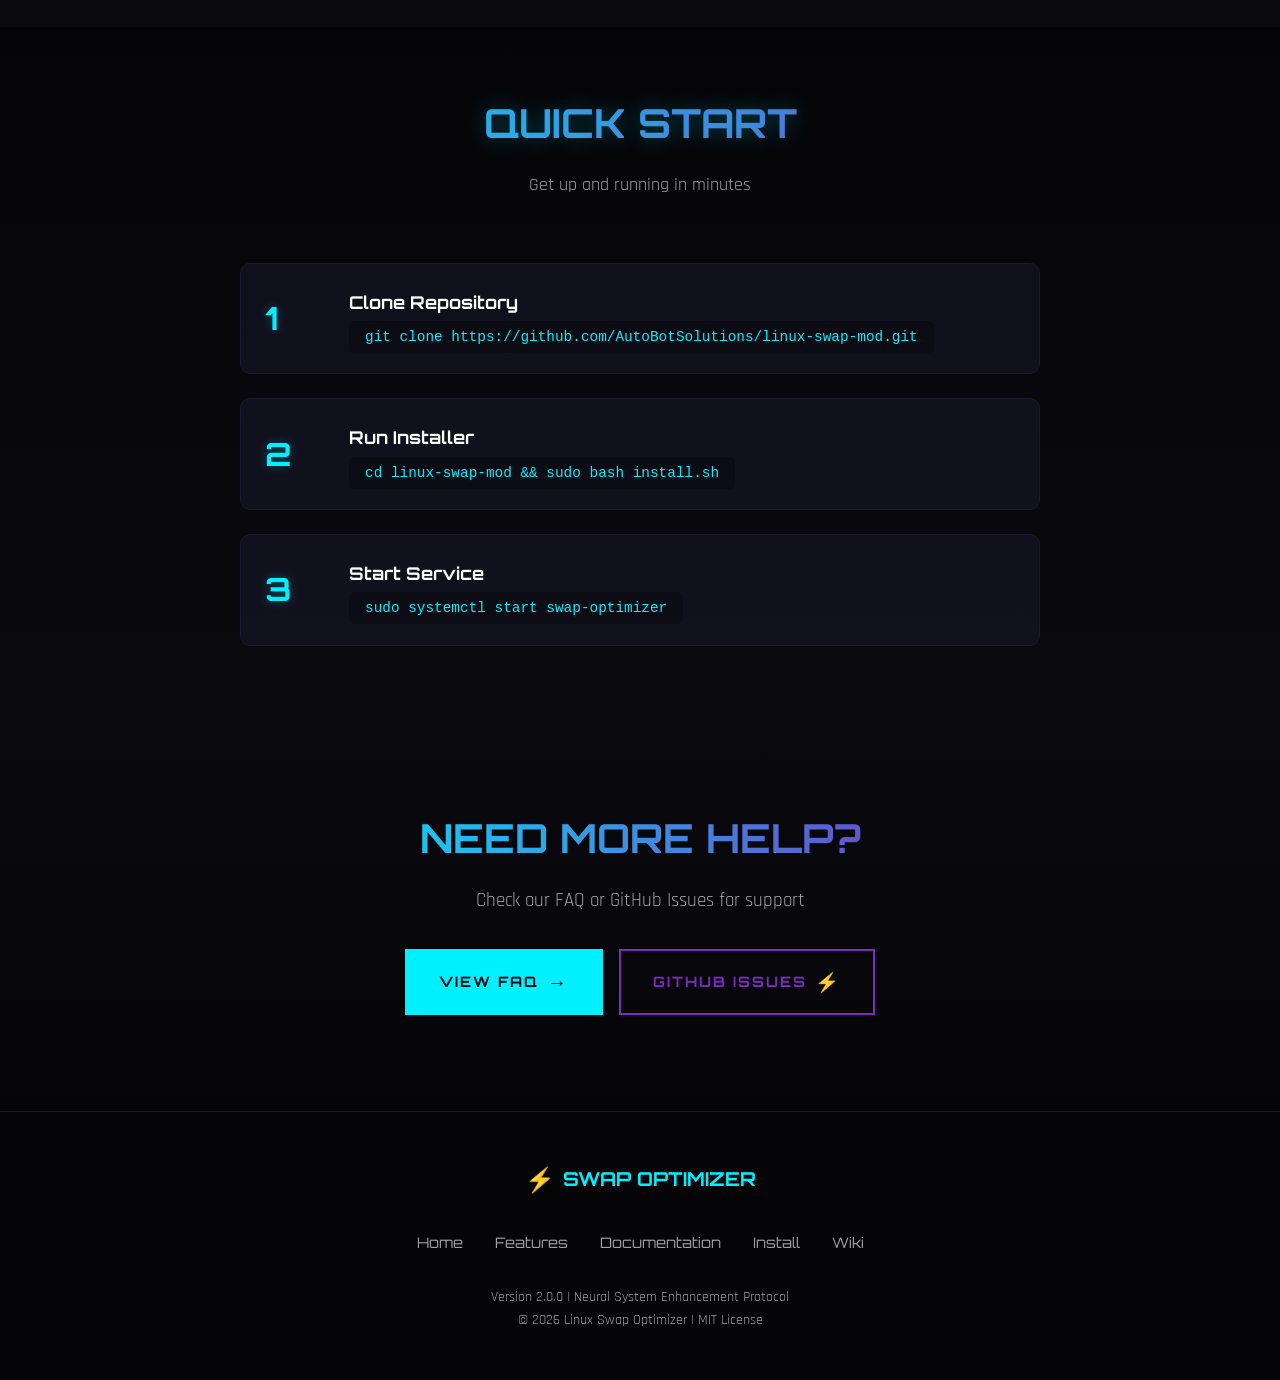
==== commit 78afc16c: "Update website with online GitHub wiki links - Updated all documentation links to point to online Gi" ====
--- a/docs/docs.html
+++ b/docs/docs.html
@@ -43,7 +43,7 @@
     <!-- Documentation Grid -->
     <section class="docs-section">
         <div class="docs-grid">
-            <a href="../wiki/Home.md" class="doc-card">
+            <a href="https://github.com/AutoBotSolutions/linux-swap-mod/wiki/Home" class="doc-card">
                 <div class="doc-icon">📖</div>
                 <h3 class="doc-title">MAIN DOCUMENTATION</h3>
                 <p class="doc-description">Complete system documentation including installation, configuration, and usage guides</p>
@@ -53,7 +53,7 @@
                 </div>
             </a>
             
-            <a href="../wiki/Architecture.md" class="doc-card">
+            <a href="https://github.com/AutoBotSolutions/linux-swap-mod/wiki/Architecture" class="doc-card">
                 <div class="doc-icon">🏗️</div>
                 <h3 class="doc-title">ARCHITECTURE</h3>
                 <p class="doc-description">System design, technical architecture, and component integration details</p>
@@ -63,7 +63,7 @@
                 </div>
             </a>
             
-            <a href="../wiki/Configuration-Guide.md" class="doc-card">
+            <a href="https://github.com/AutoBotSolutions/linux-swap-mod/wiki/Configuration-Guide" class="doc-card">
                 <div class="doc-icon">⚙️</div>
                 <h3 class="doc-title">CONFIGURATION GUIDE</h3>
                 <p class="doc-description">Complete configuration reference with all parameters and tuning options</p>
@@ -73,7 +73,7 @@
                 </div>
             </a>
             
-            <a href="../wiki/Process-Priority-Tiers.md" class="doc-card">
+            <a href="https://github.com/AutoBotSolutions/linux-swap-mod/wiki/Process-Priority-Tiers" class="doc-card">
                 <div class="doc-icon">📊</div>
                 <h3 class="doc-title">PRIORITY TIERS</h3>
                 <p class="doc-description">Process categorization system and priority management documentation</p>
@@ -83,7 +83,7 @@
                 </div>
             </a>
             
-            <a href="../wiki/FAQ.md" class="doc-card">
+            <a href="https://github.com/AutoBotSolutions/linux-swap-mod/wiki/FAQ" class="doc-card">
                 <div class="doc-icon">❓</div>
                 <h3 class="doc-title">FAQ</h3>
                 <p class="doc-description">Frequently asked questions, troubleshooting guides, and common issues</p>
@@ -176,7 +176,7 @@
                 <div class="step-number">1</div>
                 <div class="step-text">
                     <h3>Clone Repository</h3>
-                    <code>git clone https://github.com/yourusername/linux-swap-mod.git</code>
+                    <code>git clone https://github.com/AutoBotSolutions/linux-swap-mod.git</code>
                 </div>
             </div>
             <div class="quick-step">
@@ -202,11 +202,11 @@
             <h2 class="cta-title">NEED MORE HELP?</h2>
             <p class="cta-subtitle">Check our FAQ or GitHub Issues for support</p>
             <div class="cta-buttons">
-                <a href="../wiki/FAQ.md" class="btn btn-primary">
+                <a href="https://github.com/AutoBotSolutions/linux-swap-mod/wiki/FAQ" class="btn btn-primary">
                     <span class="btn-text">VIEW FAQ</span>
                     <span class="btn-icon">→</span>
                 </a>
-                <a href="https://github.com/yourusername/linux-swap-mod/issues" class="btn btn-secondary">
+                <a href="https://github.com/AutoBotSolutions/linux-swap-mod/issues" class="btn btn-secondary">
                     <span class="btn-text">GITHUB ISSUES</span>
                     <span class="btn-icon">⚡</span>
                 </a>
@@ -226,6 +226,7 @@
                 <a href="features.html">Features</a>
                 <a href="docs.html">Documentation</a>
                 <a href="install.html">Install</a>
+                <a href="https://github.com/AutoBotSolutions/linux-swap-mod/wiki">Wiki</a>
             </div>
             <div class="footer-info">
                 <p>Version 2.0.0 | Neural System Enhancement Protocol</p>
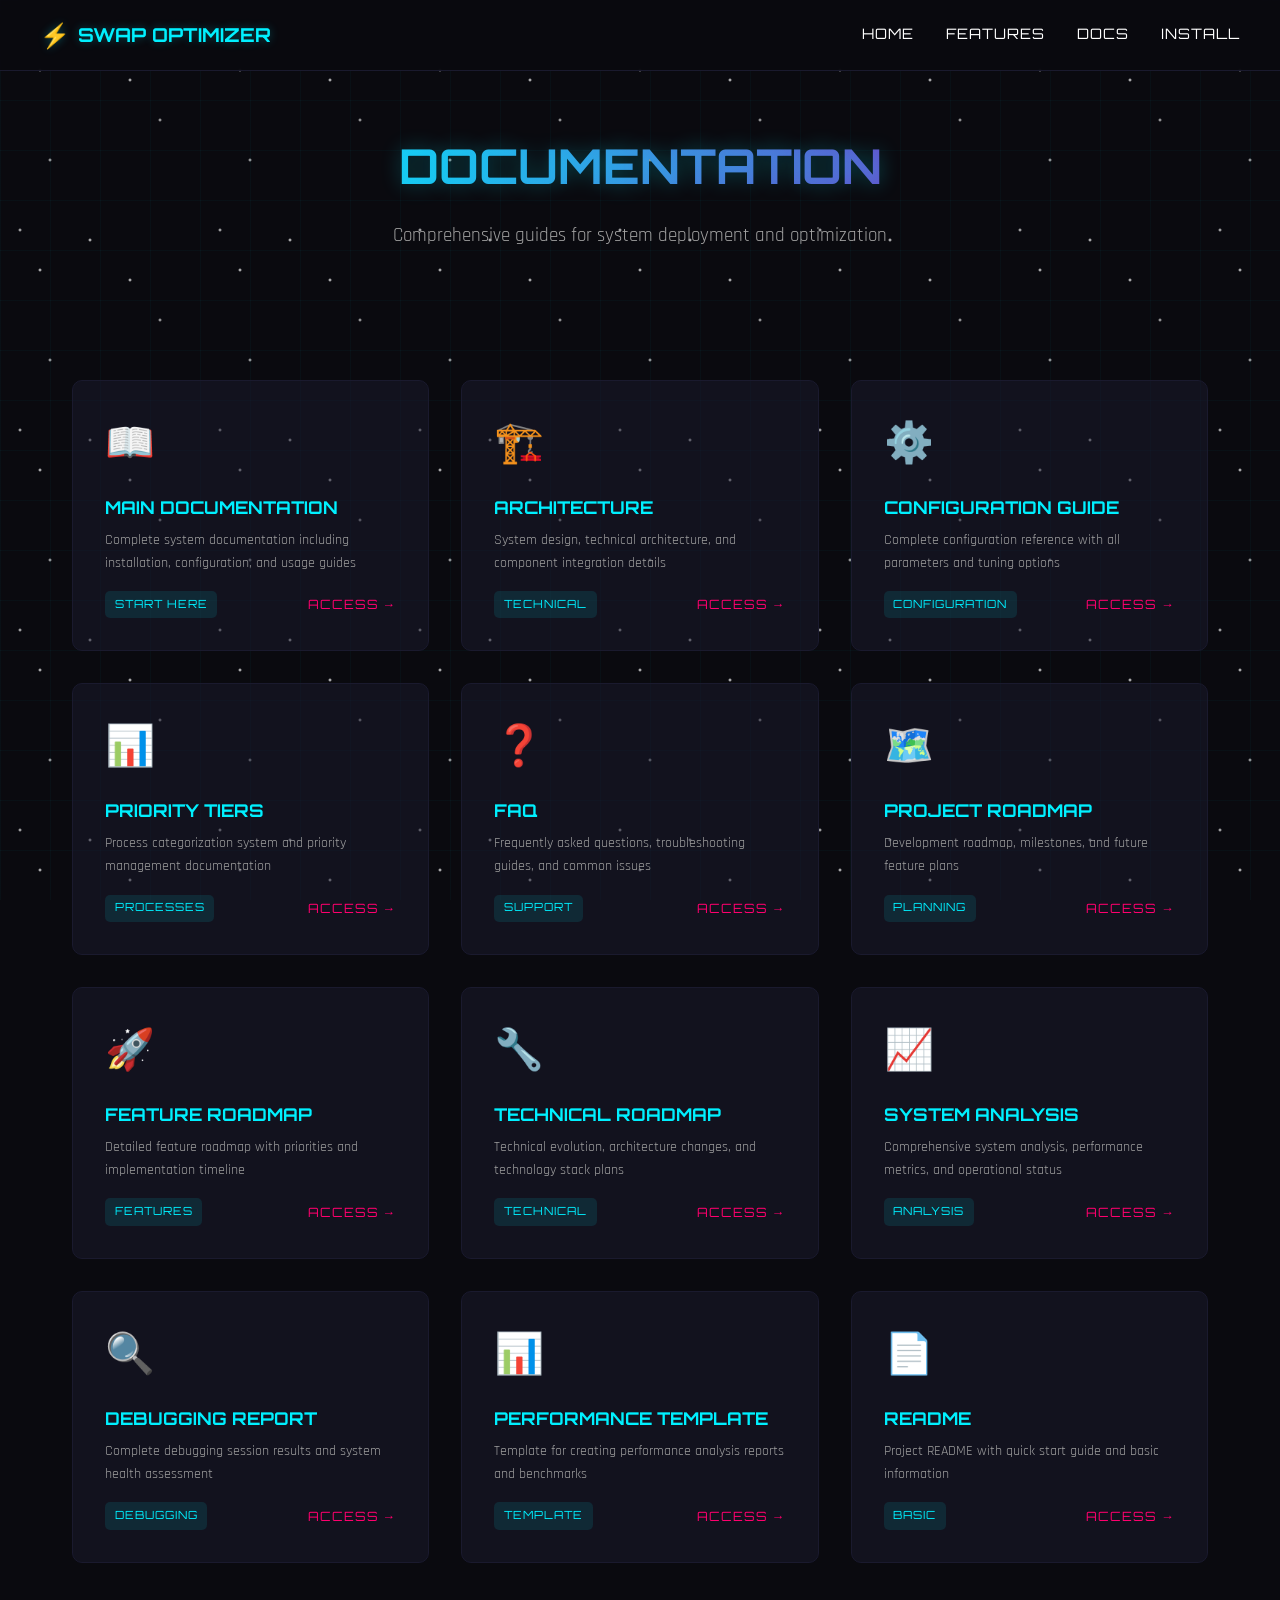
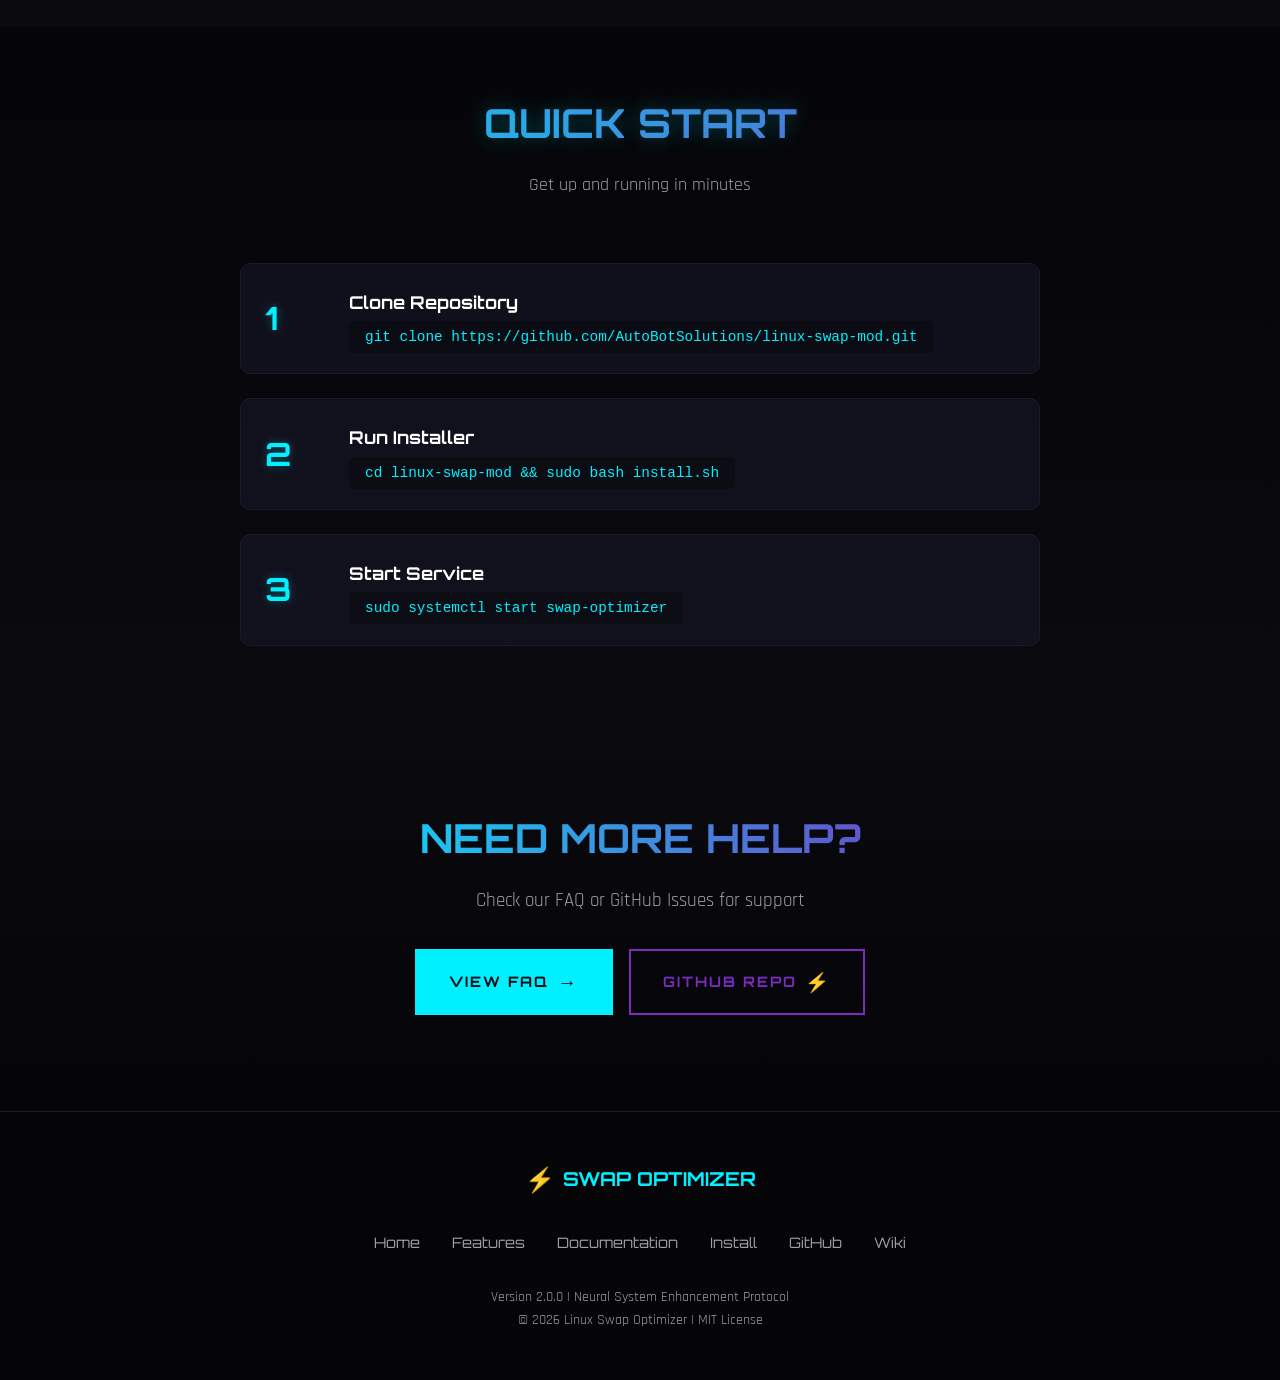
==== commit b84bf591: "Replace AI icons and add GitHub links to website - Replaced brain emoji (🧠) with computer icon (💻) f" ====
--- a/docs/docs.html
+++ b/docs/docs.html
@@ -206,8 +206,8 @@
                     <span class="btn-text">VIEW FAQ</span>
                     <span class="btn-icon">→</span>
                 </a>
-                <a href="https://github.com/AutoBotSolutions/linux-swap-mod/issues" class="btn btn-secondary">
-                    <span class="btn-text">GITHUB ISSUES</span>
+                <a href="https://github.com/AutoBotSolutions/linux-swap-mod" class="btn btn-secondary">
+                    <span class="btn-text">GITHUB REPO</span>
                     <span class="btn-icon">⚡</span>
                 </a>
             </div>
@@ -226,6 +226,7 @@
                 <a href="features.html">Features</a>
                 <a href="docs.html">Documentation</a>
                 <a href="install.html">Install</a>
+                <a href="https://github.com/AutoBotSolutions/linux-swap-mod">GitHub</a>
                 <a href="https://github.com/AutoBotSolutions/linux-swap-mod/wiki">Wiki</a>
             </div>
             <div class="footer-info">
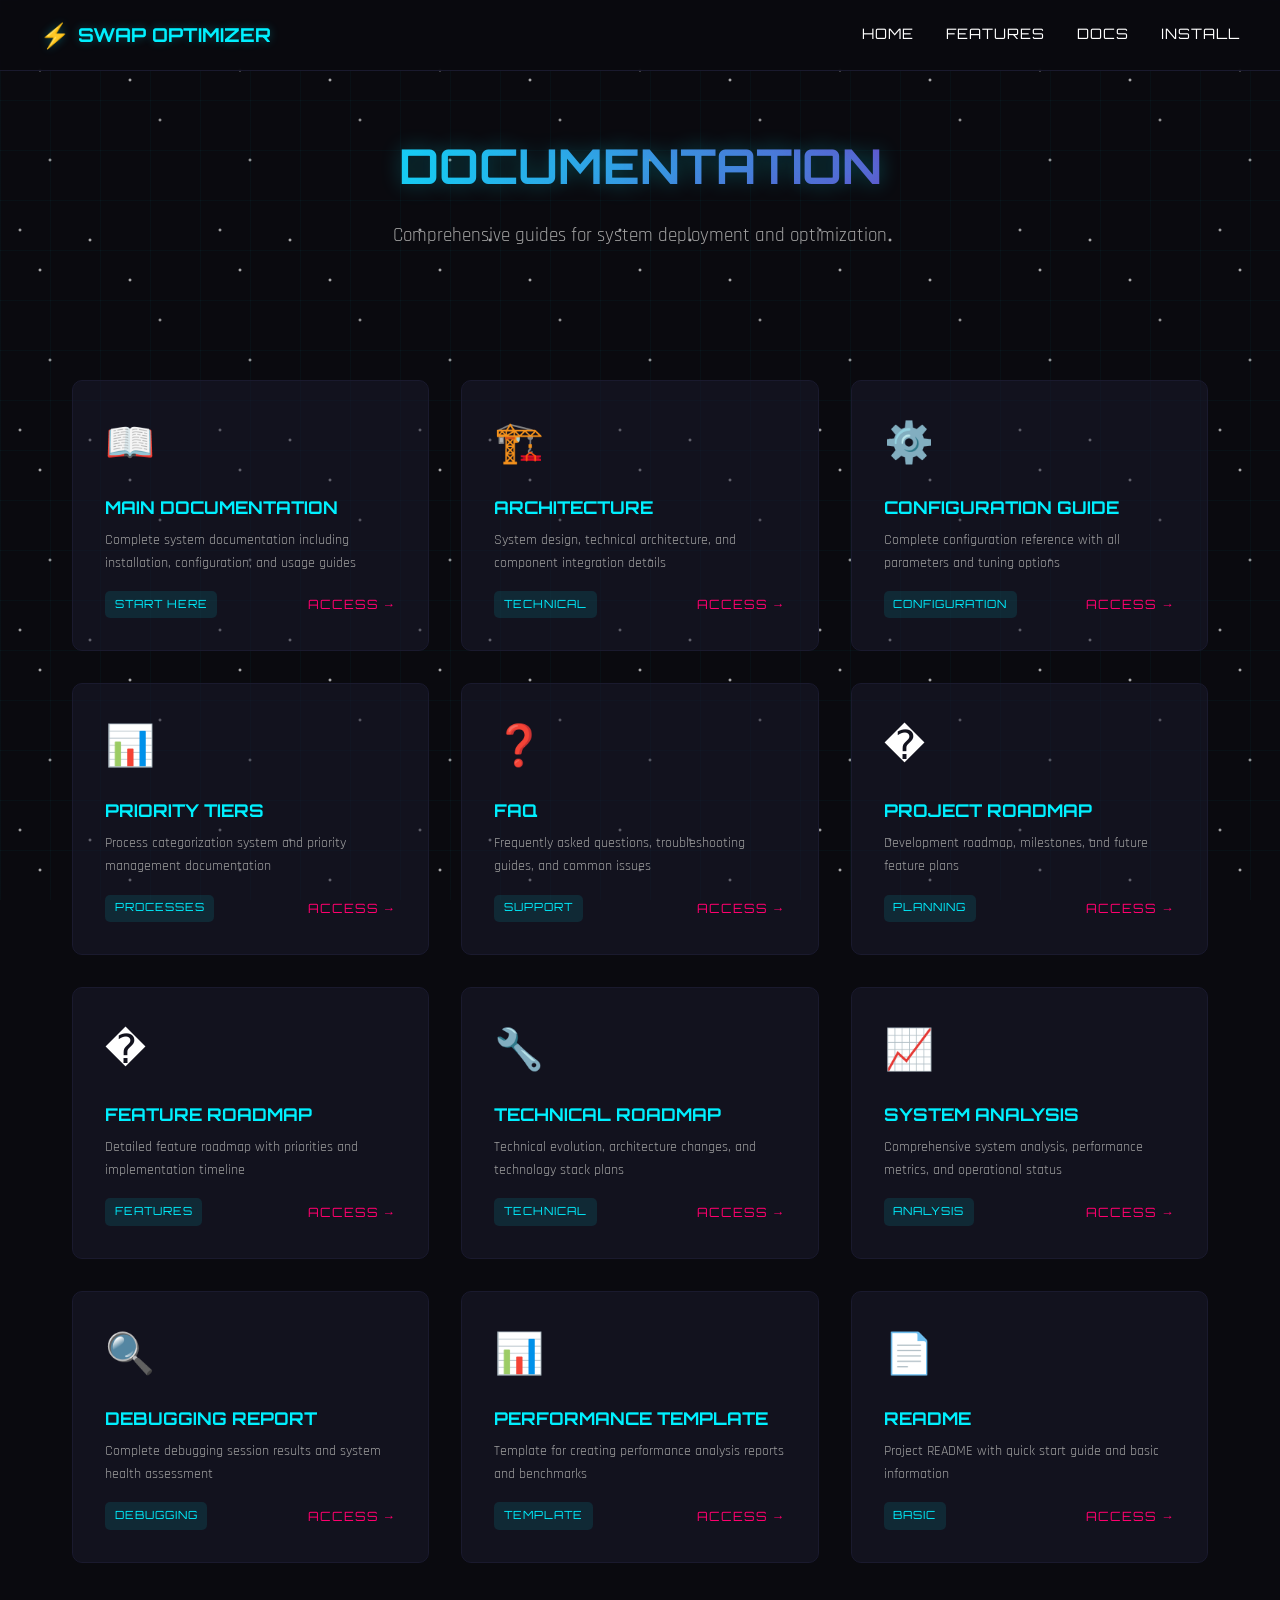
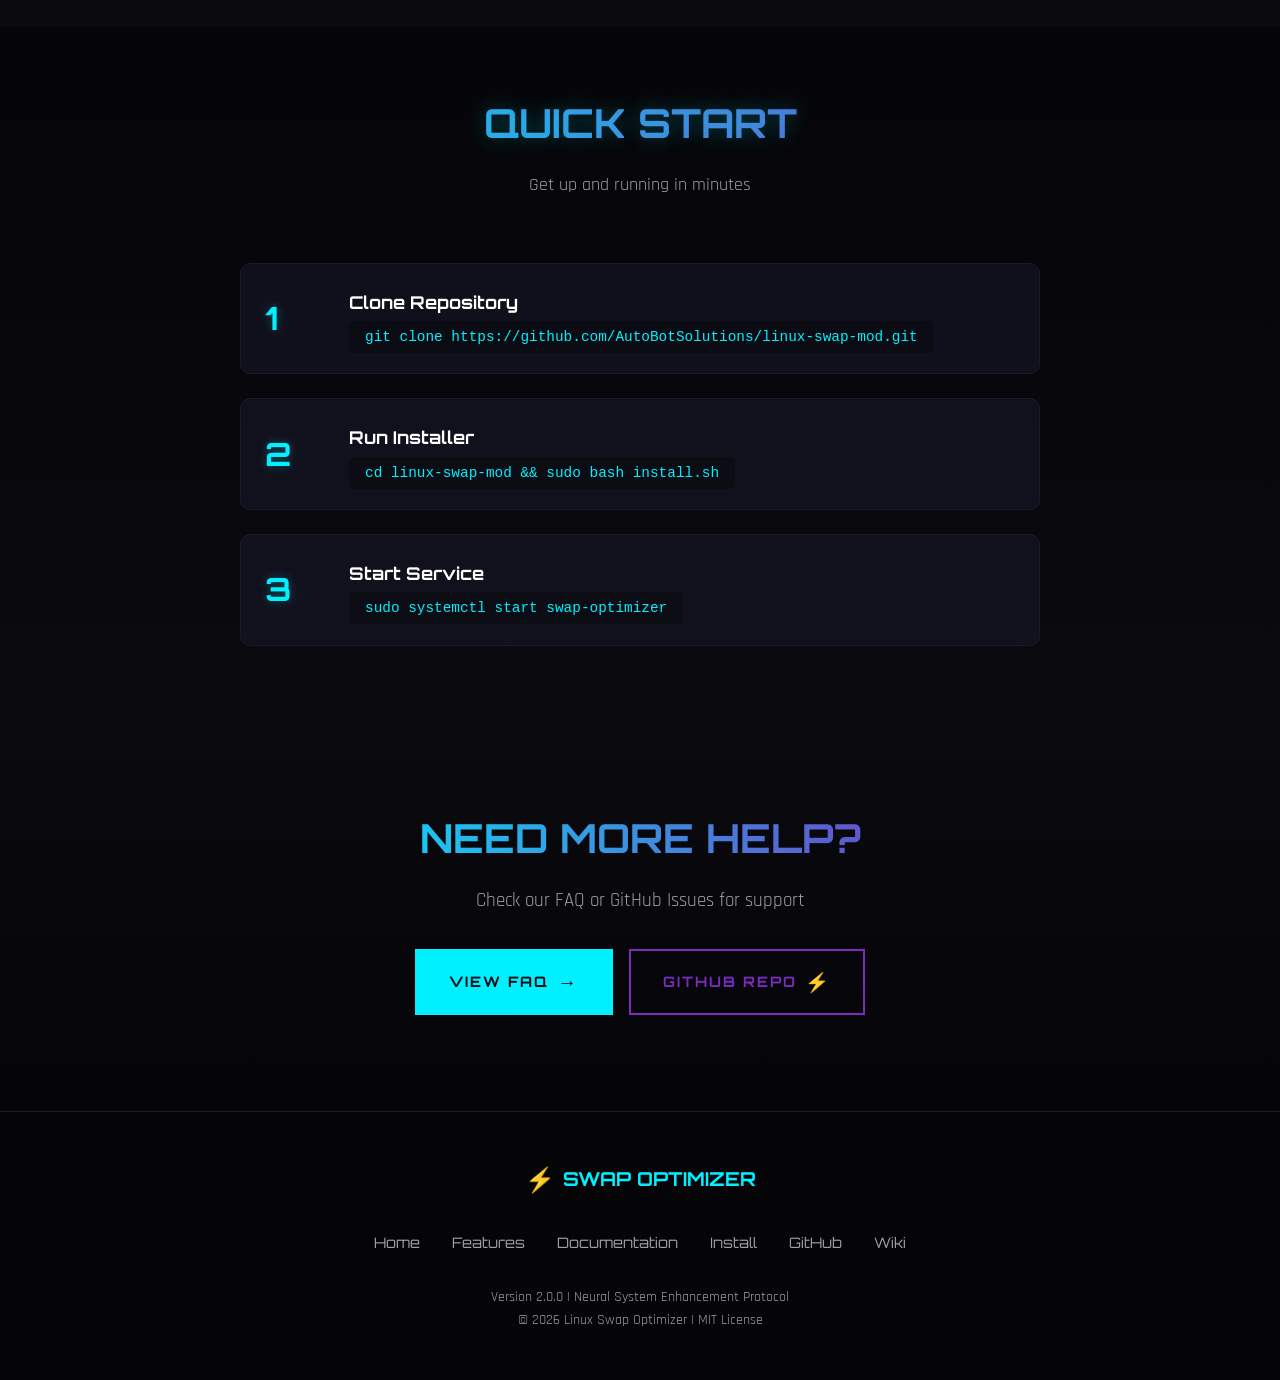
==== commit b196091b: "Replace inappropriate icons with relevant subject icons - Replaced rocket (🚀) with plug (🔌) for SYST" ====
--- a/docs/docs.html
+++ b/docs/docs.html
@@ -94,7 +94,7 @@
             </a>
             
             <a href="../roadmap/Project-Roadmap.md" class="doc-card">
-                <div class="doc-icon">🗺️</div>
+                <div class="doc-icon">�</div>
                 <h3 class="doc-title">PROJECT ROADMAP</h3>
                 <p class="doc-description">Development roadmap, milestones, and future feature plans</p>
                 <div class="doc-meta">
@@ -104,7 +104,7 @@
             </a>
             
             <a href="../roadmap/Feature-Roadmap.md" class="doc-card">
-                <div class="doc-icon">🚀</div>
+                <div class="doc-icon">�</div>
                 <h3 class="doc-title">FEATURE ROADMAP</h3>
                 <p class="doc-description">Detailed feature roadmap with priorities and implementation timeline</p>
                 <div class="doc-meta">
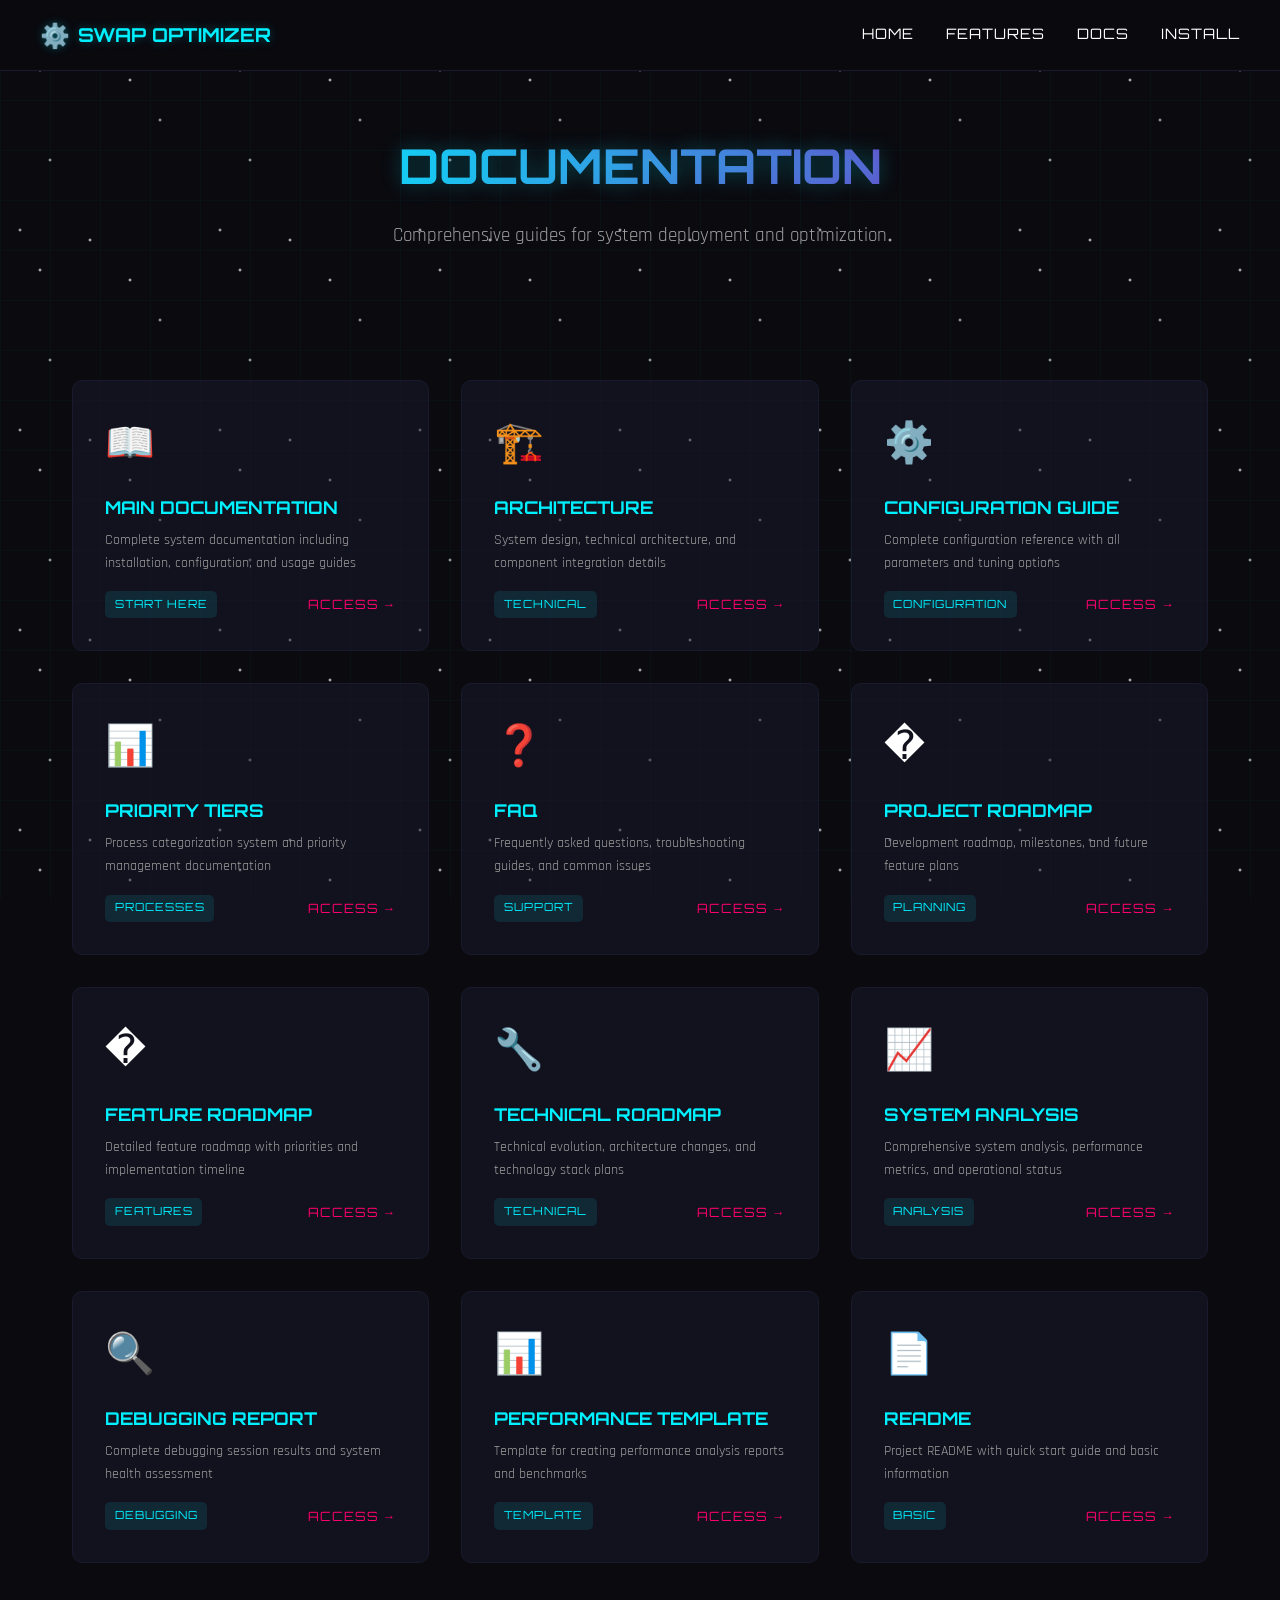
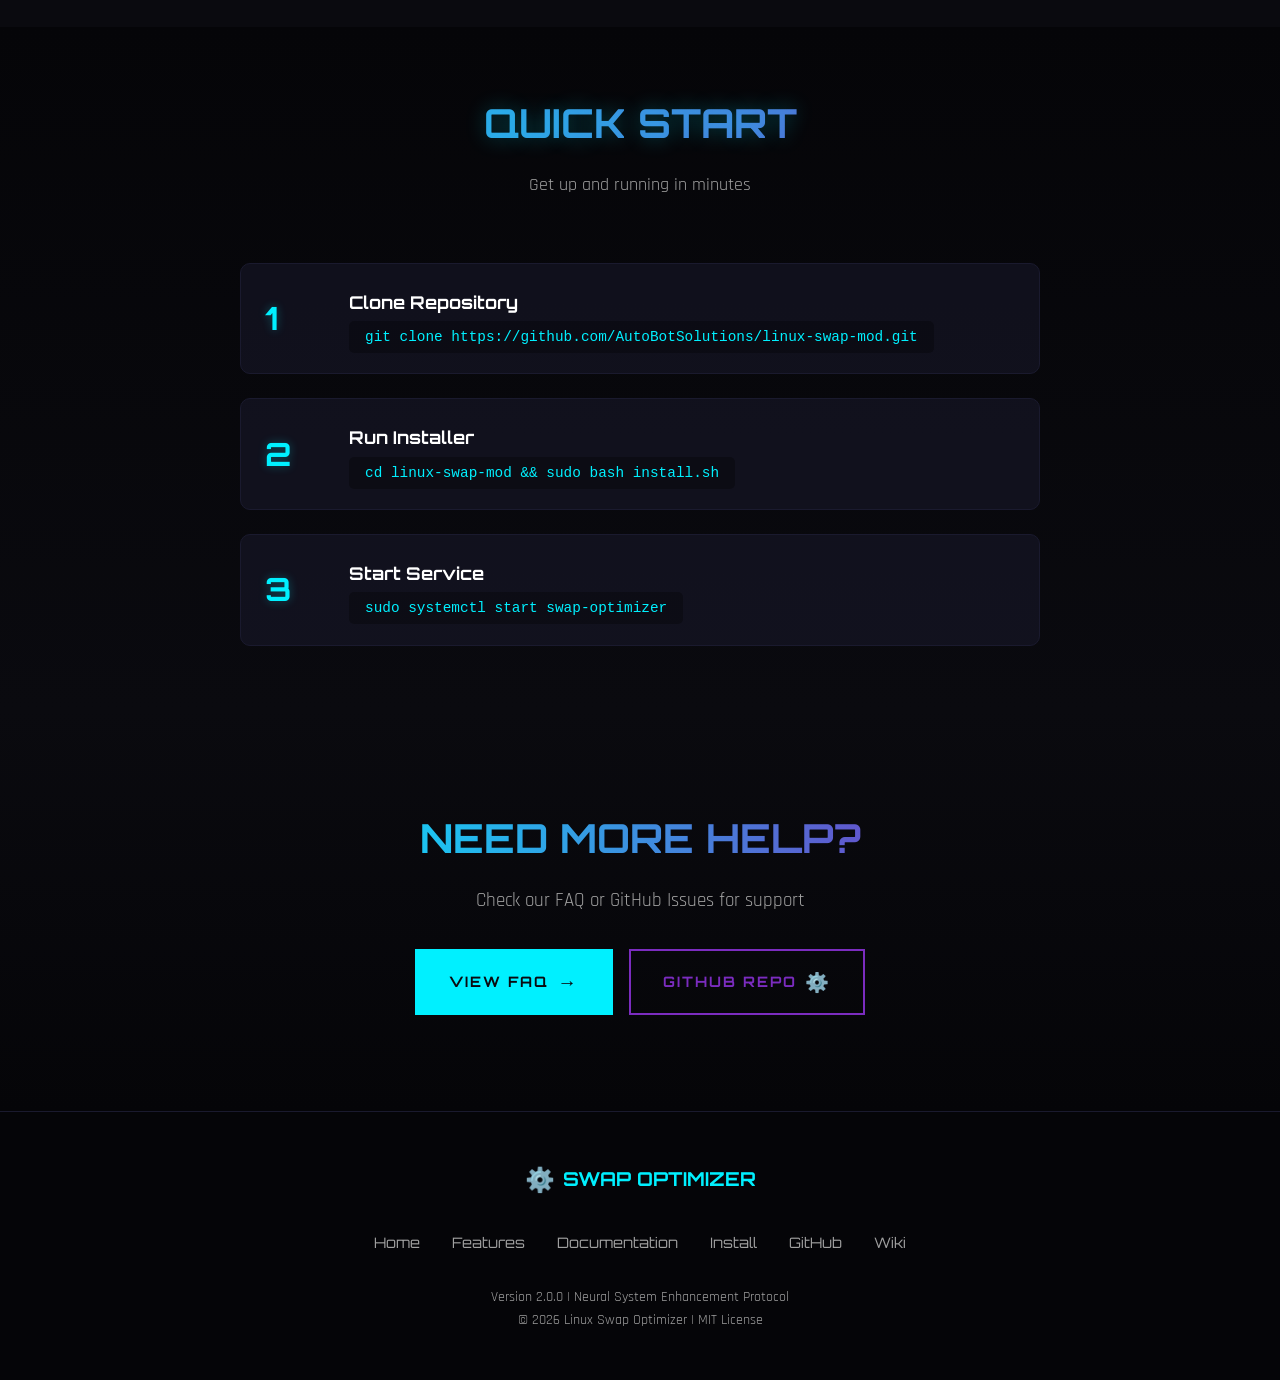
==== commit 25682955: "Replace AI-revealing icons with natural alternatives - Replaced diamond icon (◈) with plus sign (+) " ====
--- a/docs/docs.html
+++ b/docs/docs.html
@@ -15,7 +15,7 @@
     <nav class="nav-container">
         <div class="nav-content">
             <div class="logo">
-                <span class="logo-icon">⚡</span>
+                <span class="logo-icon">⚙️</span>
                 <span class="logo-text">SWAP OPTIMIZER</span>
             </div>
             <ul class="nav-menu">
@@ -208,7 +208,7 @@
                 </a>
                 <a href="https://github.com/AutoBotSolutions/linux-swap-mod" class="btn btn-secondary">
                     <span class="btn-text">GITHUB REPO</span>
-                    <span class="btn-icon">⚡</span>
+                    <span class="btn-icon">⚙️</span>
                 </a>
             </div>
         </div>
@@ -218,7 +218,7 @@
     <footer class="footer">
         <div class="footer-content">
             <div class="footer-logo">
-                <span class="logo-icon">⚡</span>
+                <span class="logo-icon">⚙️</span>
                 <span class="logo-text">SWAP OPTIMIZER</span>
             </div>
             <div class="footer-links">
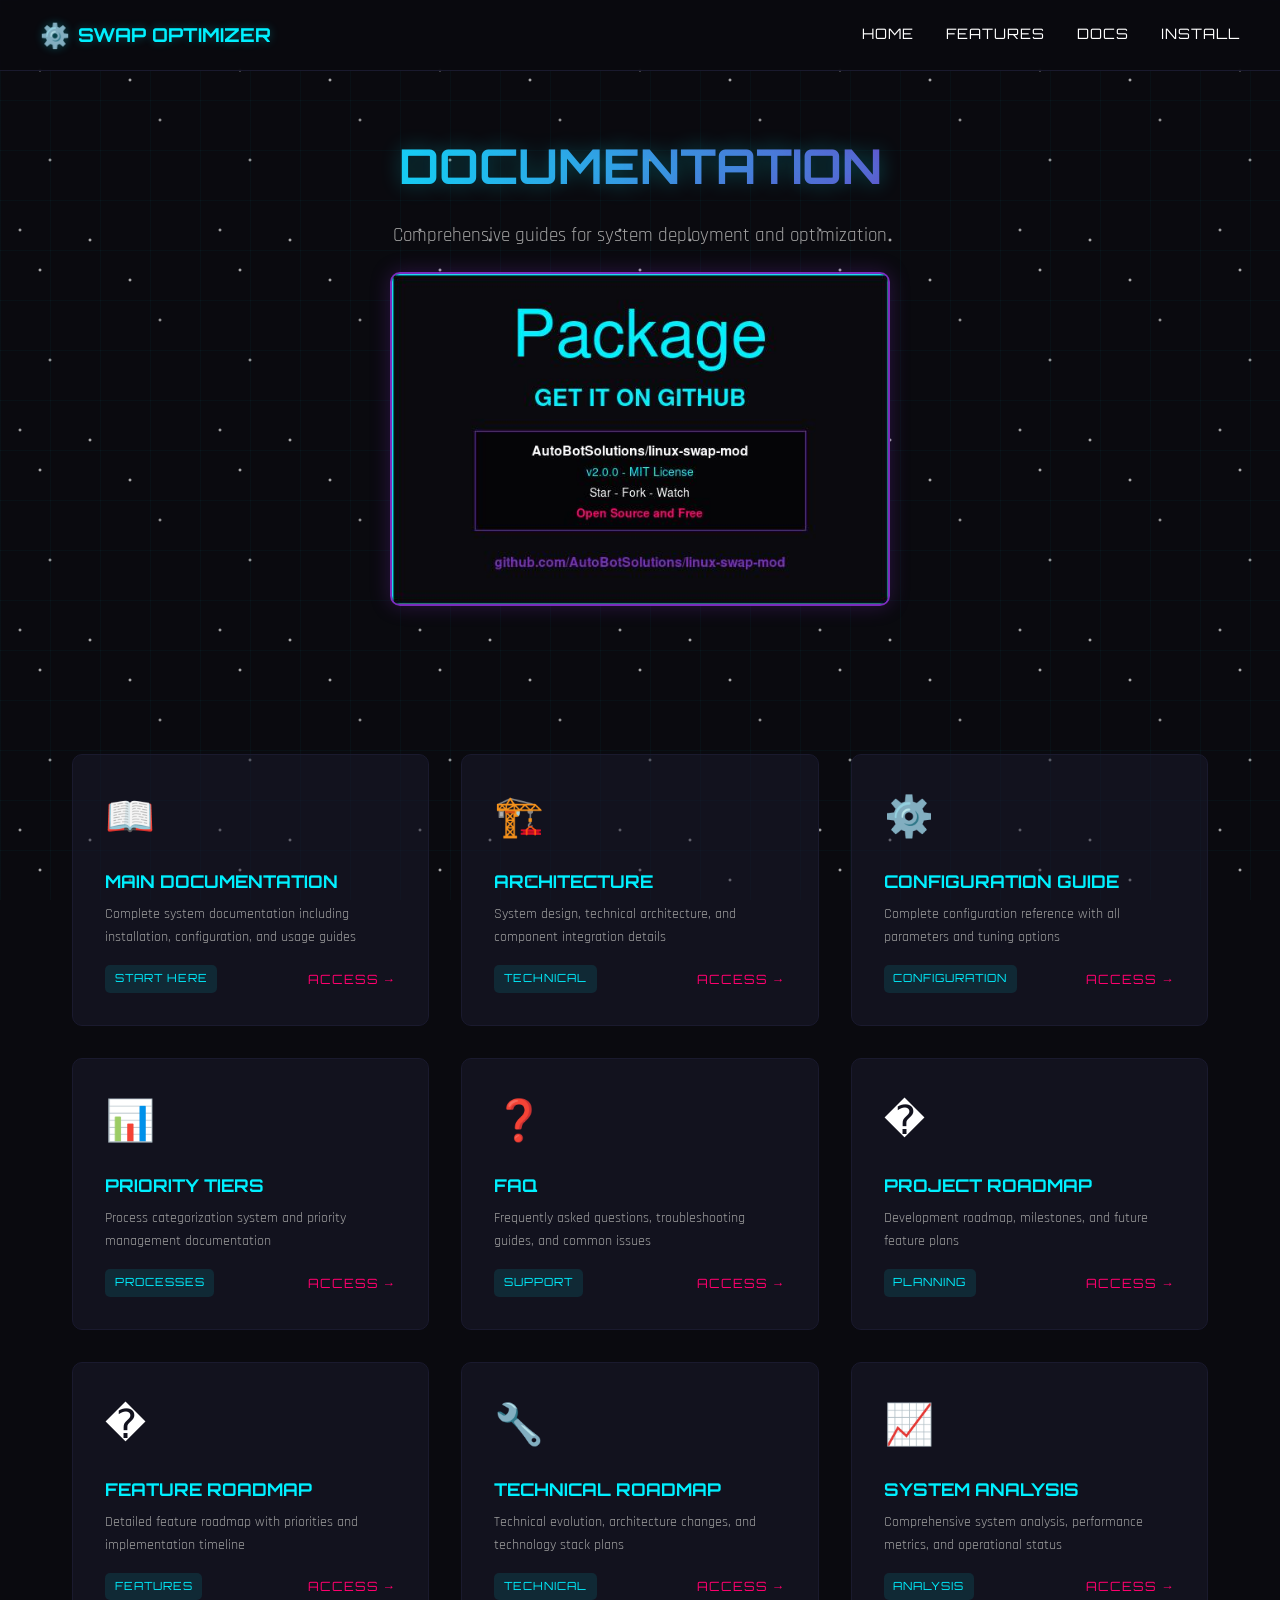
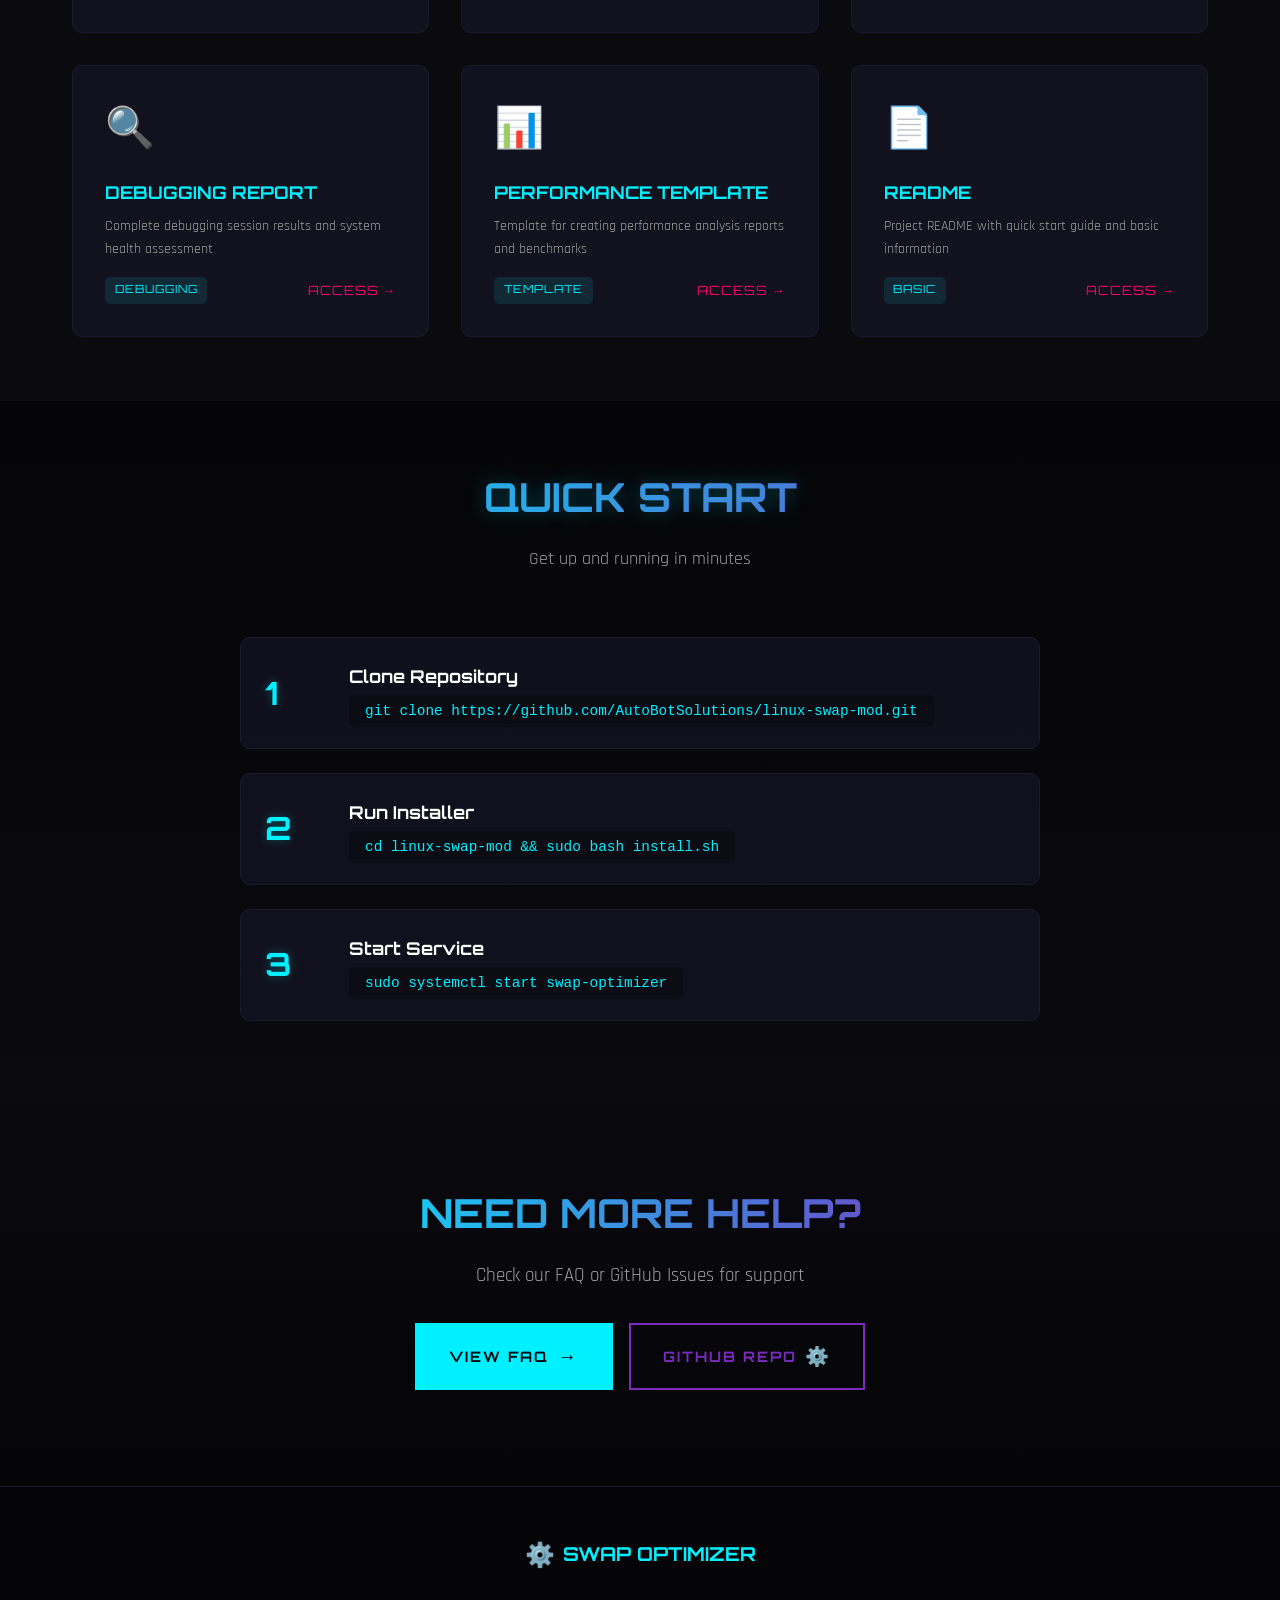
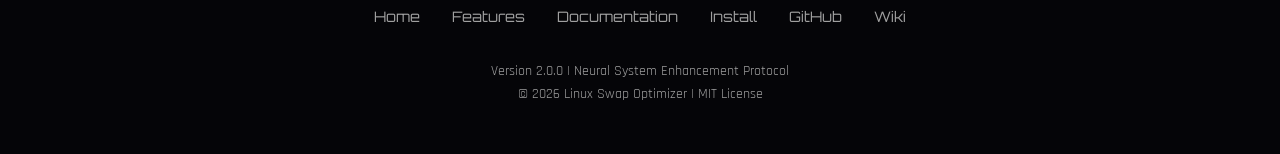
==== commit 6cd0cd97: "Integrate marketing images into website - Added social-banner.jpg to hero section (index.html) - Add" ====
--- a/docs/docs.html
+++ b/docs/docs.html
@@ -38,6 +38,9 @@
             <h1 class="page-title">DOCUMENTATION</h1>
             <p class="page-subtitle">Comprehensive guides for system deployment and optimization</p>
         </div>
+        <div class="header-image">
+            <img src="img/github-promo.jpg" alt="Get it on GitHub" class="header-promo-img">
+        </div>
     </section>
 
     <!-- Documentation Grid -->
--- a/docs/styles.css
+++ b/docs/styles.css
@@ -1,3 +1,78 @@
+/* Hero Banner Image */
+.hero-banner {
+    width: 100%;
+    max-width: 600px;
+    height: auto;
+    border-radius: 10px;
+    box-shadow: 0 0 30px rgba(0, 240, 255, 0.3);
+    border: 2px solid var(--primary-color);
+}
+
+/* Feature Highlight Image */
+.feature-highlight {
+    display: flex;
+    justify-content: center;
+    margin-top: 40px;
+}
+
+.feature-highlight-img {
+    width: 100%;
+    max-width: 500px;
+    height: auto;
+    border-radius: 10px;
+    box-shadow: 0 0 20px rgba(123, 44, 191, 0.3);
+    border: 2px solid var(--secondary-color);
+}
+
+/* Install Highlight Image */
+.install-highlight {
+    display: flex;
+    justify-content: center;
+    margin-top: 30px;
+}
+
+.install-highlight-img {
+    width: 100%;
+    max-width: 500px;
+    height: auto;
+    border-radius: 10px;
+    box-shadow: 0 0 20px rgba(255, 0, 110, 0.3);
+    border: 2px solid var(--accent-color);
+}
+
+/* GitHub Promo Image */
+.github-promo-img {
+    width: 100%;
+    max-width: 500px;
+    height: auto;
+    border-radius: 10px;
+    box-shadow: 0 0 20px rgba(0, 240, 255, 0.3);
+    border: 2px solid var(--primary-color);
+}
+
+/* Footer Promo */
+.footer-promo {
+    display: flex;
+    justify-content: center;
+    margin: 20px 0;
+}
+
+/* Header Promo Image */
+.header-image {
+    display: flex;
+    justify-content: center;
+    margin: 20px 0;
+}
+
+.header-promo-img {
+    width: 100%;
+    max-width: 500px;
+    height: auto;
+    border-radius: 10px;
+    box-shadow: 0 0 20px rgba(123, 44, 191, 0.3);
+    border: 2px solid var(--secondary-color);
+}
+
 /* Reset and Base Styles */
 * {
     margin: 0;
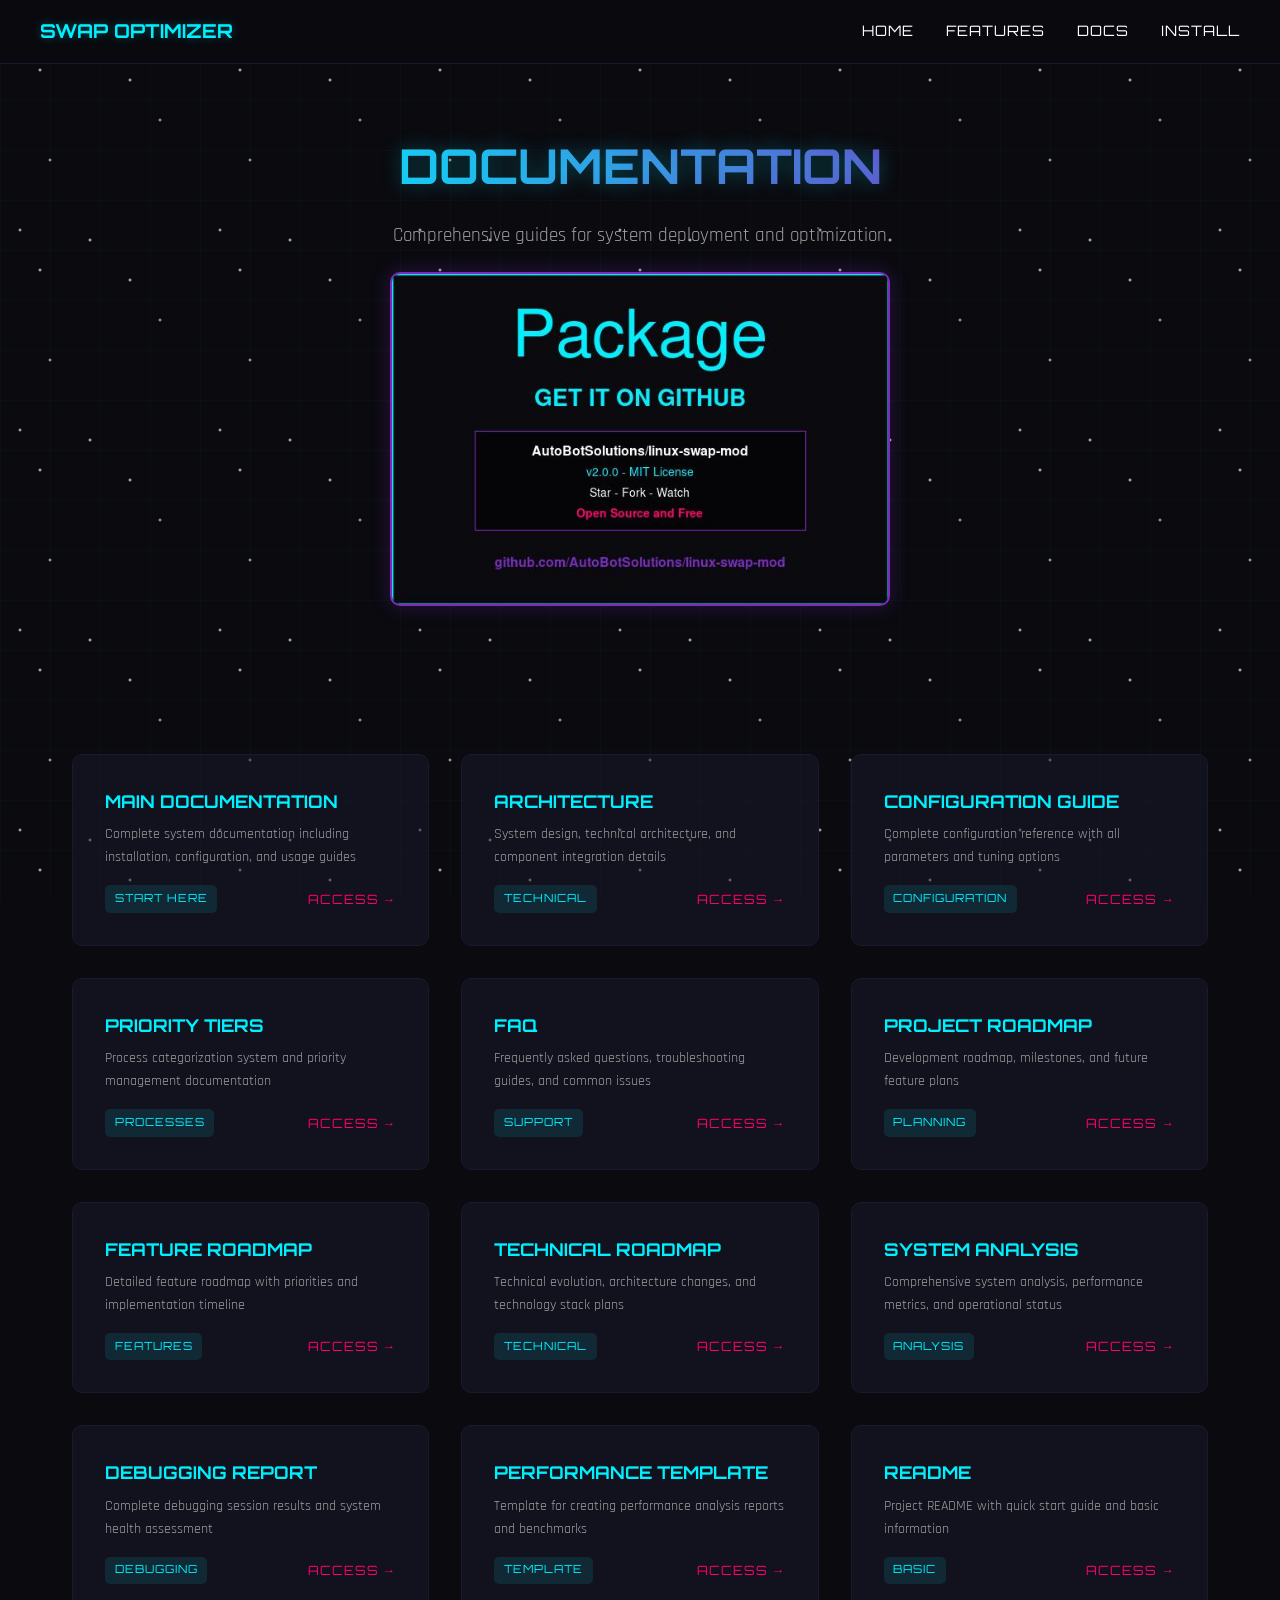
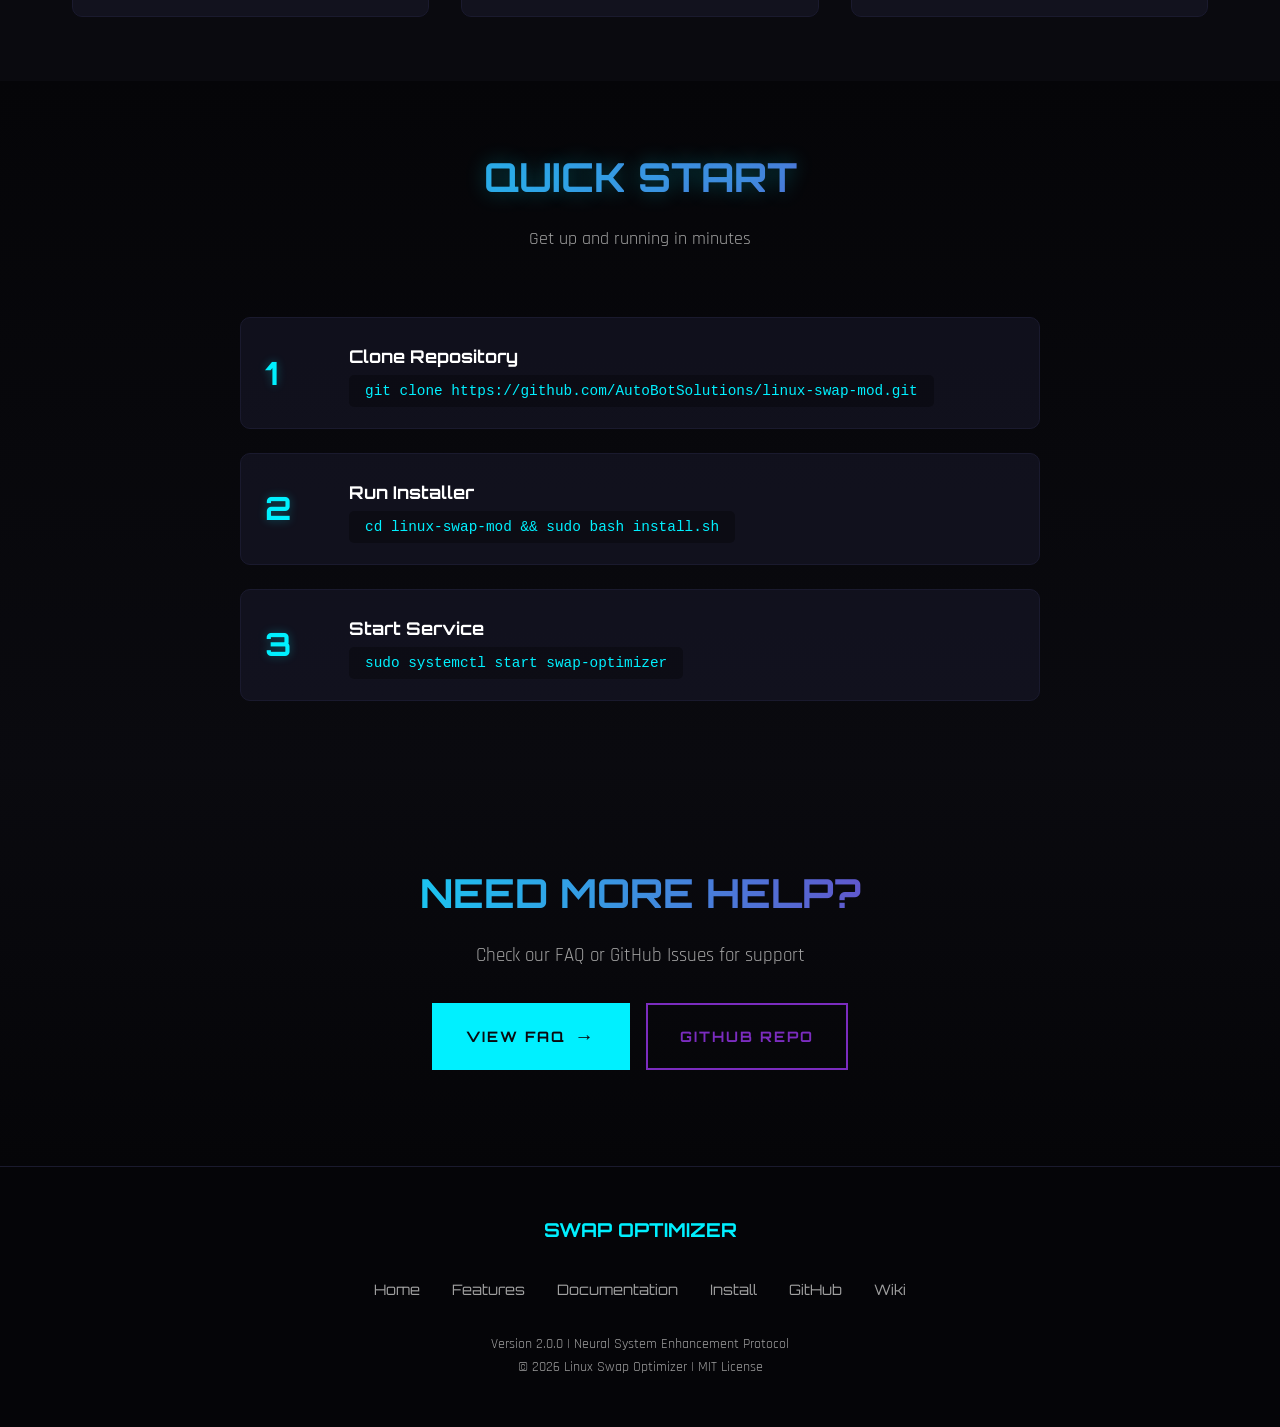
==== commit 944cc021: "Remove all emoji icons from website - Removed all emoji icons from index.html - Removed all emoji ic" ====
--- a/docs/docs.html
+++ b/docs/docs.html
@@ -15,7 +15,6 @@
     <nav class="nav-container">
         <div class="nav-content">
             <div class="logo">
-                <span class="logo-icon">⚙️</span>
                 <span class="logo-text">SWAP OPTIMIZER</span>
             </div>
             <ul class="nav-menu">
@@ -47,7 +46,6 @@
     <section class="docs-section">
         <div class="docs-grid">
             <a href="https://github.com/AutoBotSolutions/linux-swap-mod/wiki/Home" class="doc-card">
-                <div class="doc-icon">📖</div>
                 <h3 class="doc-title">MAIN DOCUMENTATION</h3>
                 <p class="doc-description">Complete system documentation including installation, configuration, and usage guides</p>
                 <div class="doc-meta">
@@ -57,7 +55,6 @@
             </a>
             
             <a href="https://github.com/AutoBotSolutions/linux-swap-mod/wiki/Architecture" class="doc-card">
-                <div class="doc-icon">🏗️</div>
                 <h3 class="doc-title">ARCHITECTURE</h3>
                 <p class="doc-description">System design, technical architecture, and component integration details</p>
                 <div class="doc-meta">
@@ -67,7 +64,6 @@
             </a>
             
             <a href="https://github.com/AutoBotSolutions/linux-swap-mod/wiki/Configuration-Guide" class="doc-card">
-                <div class="doc-icon">⚙️</div>
                 <h3 class="doc-title">CONFIGURATION GUIDE</h3>
                 <p class="doc-description">Complete configuration reference with all parameters and tuning options</p>
                 <div class="doc-meta">
@@ -77,7 +73,6 @@
             </a>
             
             <a href="https://github.com/AutoBotSolutions/linux-swap-mod/wiki/Process-Priority-Tiers" class="doc-card">
-                <div class="doc-icon">📊</div>
                 <h3 class="doc-title">PRIORITY TIERS</h3>
                 <p class="doc-description">Process categorization system and priority management documentation</p>
                 <div class="doc-meta">
@@ -87,7 +82,6 @@
             </a>
             
             <a href="https://github.com/AutoBotSolutions/linux-swap-mod/wiki/FAQ" class="doc-card">
-                <div class="doc-icon">❓</div>
                 <h3 class="doc-title">FAQ</h3>
                 <p class="doc-description">Frequently asked questions, troubleshooting guides, and common issues</p>
                 <div class="doc-meta">
@@ -97,7 +91,6 @@
             </a>
             
             <a href="../roadmap/Project-Roadmap.md" class="doc-card">
-                <div class="doc-icon">�</div>
                 <h3 class="doc-title">PROJECT ROADMAP</h3>
                 <p class="doc-description">Development roadmap, milestones, and future feature plans</p>
                 <div class="doc-meta">
@@ -107,7 +100,6 @@
             </a>
             
             <a href="../roadmap/Feature-Roadmap.md" class="doc-card">
-                <div class="doc-icon">�</div>
                 <h3 class="doc-title">FEATURE ROADMAP</h3>
                 <p class="doc-description">Detailed feature roadmap with priorities and implementation timeline</p>
                 <div class="doc-meta">
@@ -117,7 +109,6 @@
             </a>
             
             <a href="../roadmap/Technical-Roadmap.md" class="doc-card">
-                <div class="doc-icon">🔧</div>
                 <h3 class="doc-title">TECHNICAL ROADMAP</h3>
                 <p class="doc-description">Technical evolution, architecture changes, and technology stack plans</p>
                 <div class="doc-meta">
@@ -127,7 +118,6 @@
             </a>
             
             <a href="../reports/System-Analysis-Report.md" class="doc-card">
-                <div class="doc-icon">📈</div>
                 <h3 class="doc-title">SYSTEM ANALYSIS</h3>
                 <p class="doc-description">Comprehensive system analysis, performance metrics, and operational status</p>
                 <div class="doc-meta">
@@ -137,7 +127,6 @@
             </a>
             
             <a href="../reports/Debugging-Report.md" class="doc-card">
-                <div class="doc-icon">🔍</div>
                 <h3 class="doc-title">DEBUGGING REPORT</h3>
                 <p class="doc-description">Complete debugging session results and system health assessment</p>
                 <div class="doc-meta">
@@ -147,7 +136,6 @@
             </a>
             
             <a href="../reports/Performance-Report-Template.md" class="doc-card">
-                <div class="doc-icon">📊</div>
                 <h3 class="doc-title">PERFORMANCE TEMPLATE</h3>
                 <p class="doc-description">Template for creating performance analysis reports and benchmarks</p>
                 <div class="doc-meta">
@@ -157,7 +145,6 @@
             </a>
             
             <a href="../README.md" class="doc-card">
-                <div class="doc-icon">📄</div>
                 <h3 class="doc-title">README</h3>
                 <p class="doc-description">Project README with quick start guide and basic information</p>
                 <div class="doc-meta">
@@ -211,7 +198,6 @@
                 </a>
                 <a href="https://github.com/AutoBotSolutions/linux-swap-mod" class="btn btn-secondary">
                     <span class="btn-text">GITHUB REPO</span>
-                    <span class="btn-icon">⚙️</span>
                 </a>
             </div>
         </div>
@@ -221,7 +207,6 @@
     <footer class="footer">
         <div class="footer-content">
             <div class="footer-logo">
-                <span class="logo-icon">⚙️</span>
                 <span class="logo-text">SWAP OPTIMIZER</span>
             </div>
             <div class="footer-links">
